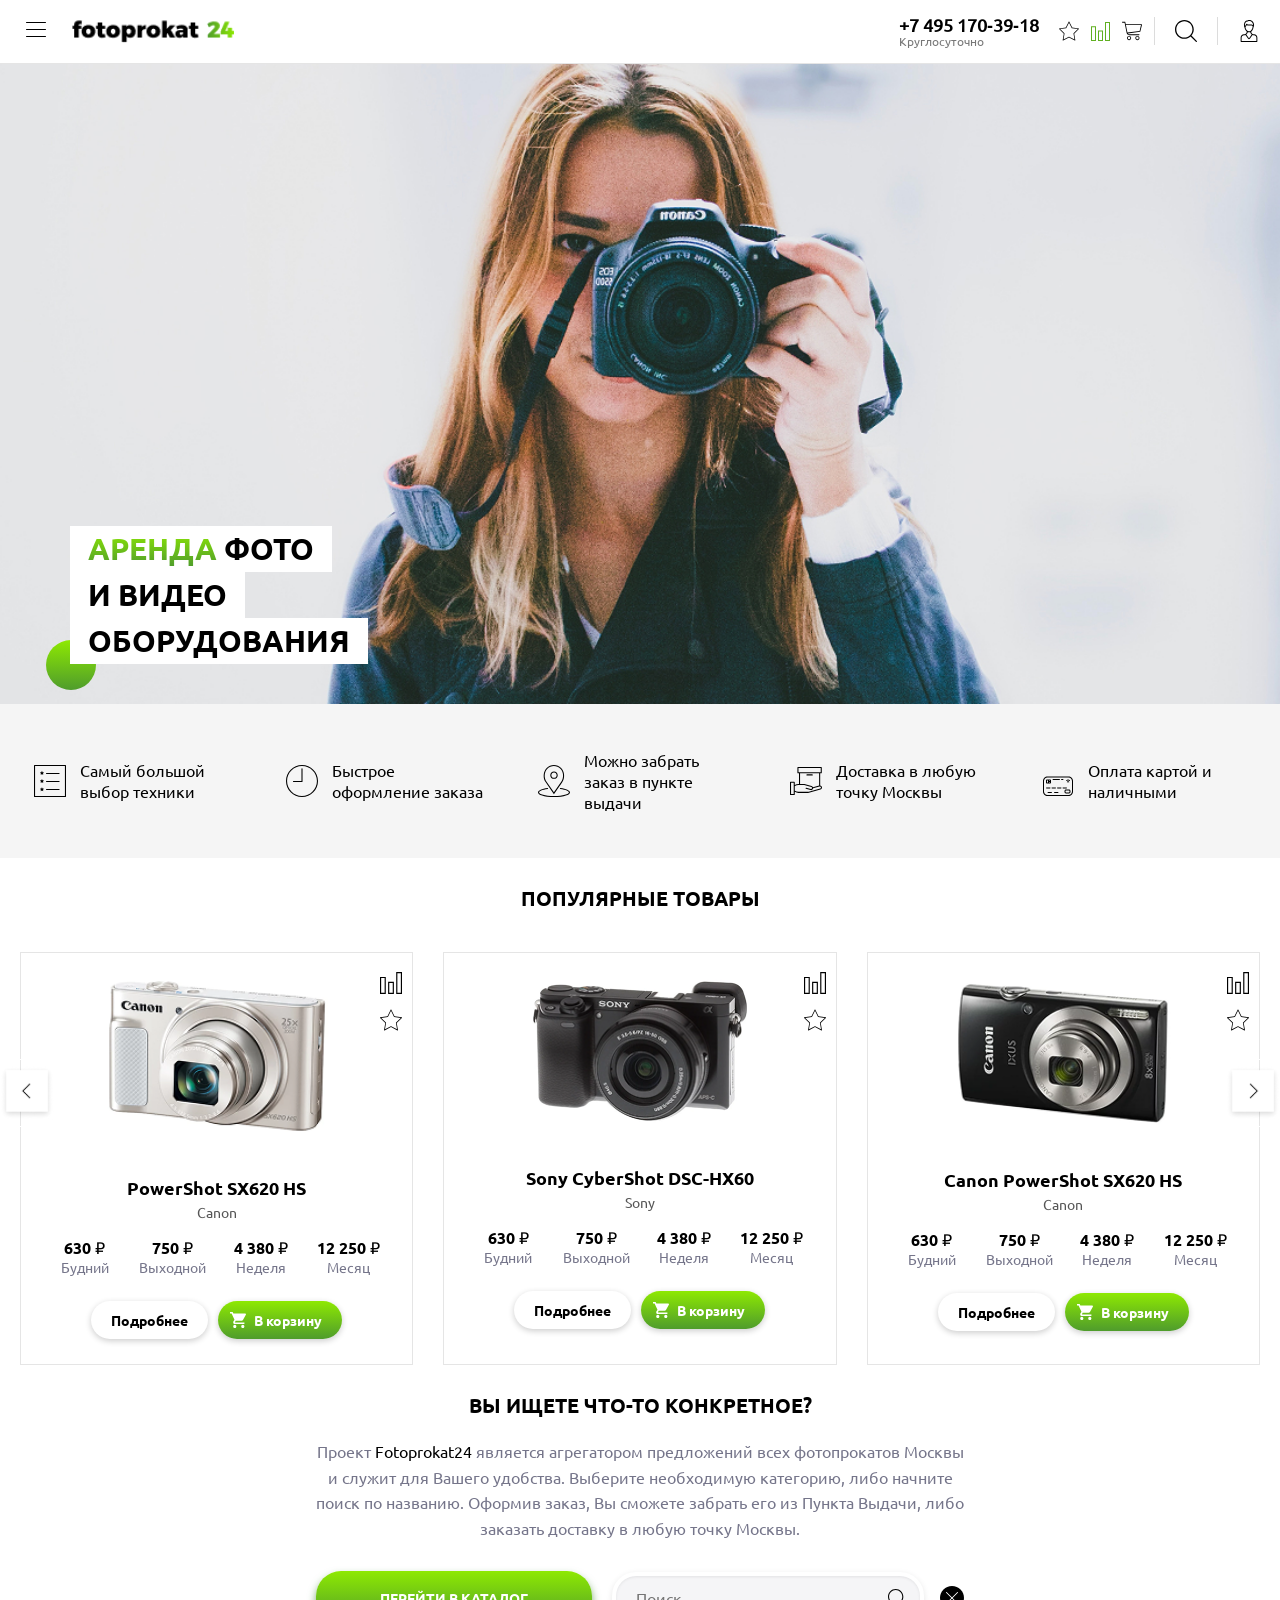
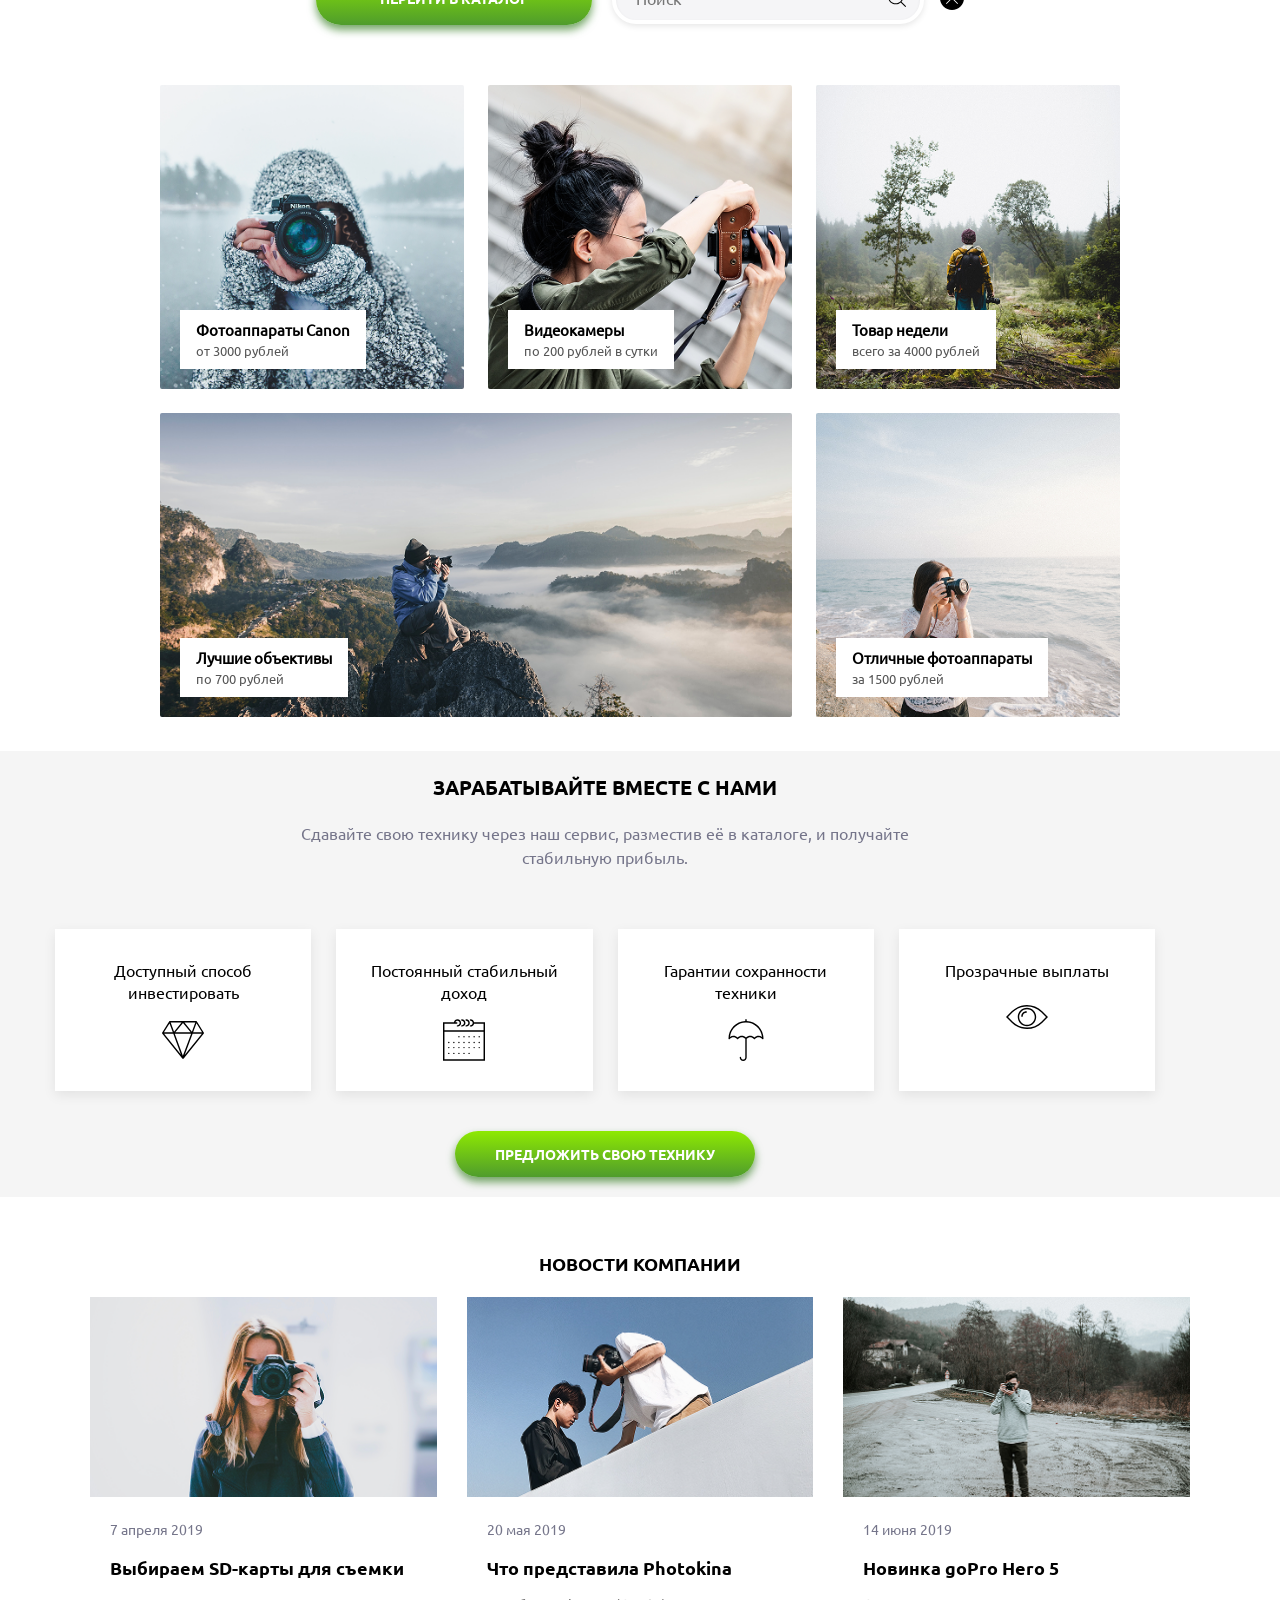
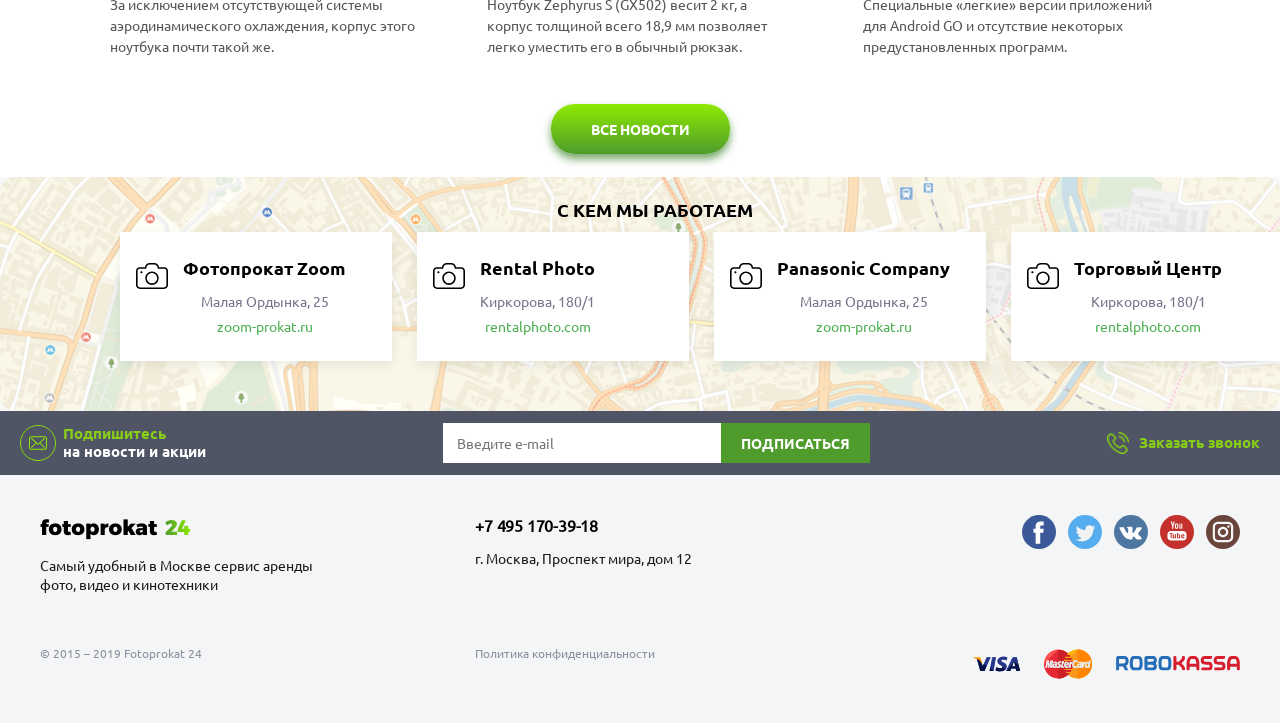
==== website(hand)/website(hand).html @ e4310ef8 "?" ====
<!DOCTYPE html>
<html lang="ru">
<head>
    <meta charset="UTF-8">
    <meta name="viewport" content="width=device-width, initial-scale=1.0">
    <title>Fotoprokat 24</title>

    <link rel="stylesheet" href="css/style.css">
</head>

<body>

<!-- Шапка -->    
<header class="header">
    <div class="header__inner">

        
        <!-- Левая часть (десктоп) -->
        <div class="header__left">
            <button class="header__burger">
                <img src="image/menu.svg" alt="">
            </button>
        </div>

        <!-- Мобильные иконки слева -->
        <div class="header__mobile-left">
            <img src="image/star.svg" class="icon-img" alt="">
            <img src="image/compare.svg" class="icon-img" alt="">
            <img src="image/shopping-cart.svg" class="icon-img" alt="">
        </div>

        <!-- Логотип -->
        <div class="header__logo">
            <img src="image/logo.png" class="logo-desktop" alt="">
            <img src="image/logoPhone.png" class="logo-mobile" alt="">
        </div>

        <!-- Правая часть -->
        <div class="header__right">

            <div class="header__phone">
                <div class="phone-number">+7 495 170‑39‑18</div>
                <div class="phone-sub">Круглосуточно</div>
            </div>

            <div class="header__icons">
                <img src="image/star.svg" alt="">
                <img src="image/compare.svg" alt="">
                <img src="image/shopping-cart.svg" alt="">
                <div class="header__divider"></div> 
            </div>

            <img src="image/search.svg" class="icon-img" alt="">
              <div class="header__divider"></div> 
            <img src="image/user (1).svg" class="icon-img icon-user" alt="">
            <img src="image/locked.svg" class="icon-img icon-lock" alt="">

            <!-- Бургер для мобильной версии -->
            <button class="header__burger mobile-burger">
                <img src="image/menu.svg" alt="">
            </button>
        </div>

    </div>
</header>

<!-- Главный экран -->
<section class="hero">    
      <div class="hero-title">
        <div class="hero-circle"></div> 

        <div class="hero-line hero-line-top">
            <span class="hero-word-gradient">АРЕНДА</span> ФОТО
        </div>
        <div class="hero-line hero-line-middle">
            И ВИДЕО
        </div>
        <div class="hero-line hero-line-bottom">
            ОБОРУДОВАНИЯ
        </div>
    </div>
</section>

<section class="features">
   <div class="features__inner">

        <div class="feature-item">
            <img src="image/listr.svg" alt="">
            <p>Самый большой выбор техники</p>
        </div>

        <div class="feature-item">
            <img src="image/timer.svg" alt="">
            <p>Быстрое оформление заказа</p>
        </div>

        <div class="feature-item">
            <img src="image/placeholderr.svg" alt="">
            <p>Можно забрать заказ в пункте выдачи</p>
        </div>

        <div class="feature-item">
            <img src="image/productr.svg" alt="">
            <p>Доставка в любую точку Москвы</p>
        </div>

        <div class="feature-item">
            <img src="image/money.svg" alt="">
            <p>Оплата картой и наличными</p>
        </div>

    </div>
</section>


 <!-- Карточка товара -->
<section class="popular">
     <h2 class="popular__title">ПОПУЛЯРНЫЕ ТОВАРЫ</h2>

     <div class="popular-slider-wrapper">

        <!-- Левая стрелка -->
        <button class="popular-arrow left-arrow">
            <img src="image/left.png" alt="">
        </button>

    <div class="popular__grid">

        <!-- Карточка -->
        <div class="product-card">

            <div class="product-icons">
            <img src="image/compareBlack.svg" alt="">
            <img src="image/star.svg" alt="">
        </div>

            <img src="image/camera1.png" alt="" class="product-img">

            <h3 class="product-name">PowerShot SX620 HS</h3>
            <div class="product-brand">Canon</div>

            <div class="product-prices">
                <div class="price-item">
                    <div class="price-value">630 <span class="ruble">₽</span></div>
                    <div class="price-label">Будний</div>
                </div>
                <div class="price-item">
                    <div class="price-value">750 <span class="ruble">₽</span></div>
                    <div class="price-label">Выходной</div>
                </div>
                <div class="price-item">
                    <div class="price-value">4 380 <span class="ruble">₽</span></div>
                    <div class="price-label">Неделя</div>
                </div>
                <div class="price-item">
                    <div class="price-value">12 250 <span class="ruble">₽</span></div>
                    <div class="price-label">Месяц</div>
                </div>
            </div>

            <div class="product-buttons">
                <a href="#" class="btn-outline">Подробнее</a>
                <a href="#" class="btn-dark">В корзину</a>
            </div>
        </div>

        <!-- Карточка 2 -->
        <div class="product-card">

            <div class="product-icons">
            <img src="image/compareBlack.svg" alt="">
            <img src="image/star.svg" alt="">
            </div>


            <img src="image/camera2.png" alt="" class="product-img">

            <h3 class="product-name">Sony CyberShot DSC-HX60</h3>
            <div class="product-brand">Sony</div>

            <div class="product-prices">
                <div class="price-item">
                    <div class="price-value">630 ₽</div>
                    <div class="price-label">Будний</div>
                </div>
                <div class="price-item">
                    <div class="price-value">750 ₽</div>
                    <div class="price-label">Выходной</div>
                </div>
                <div class="price-item">
                    <div class="price-value">4 380 ₽</div>
                    <div class="price-label">Неделя</div>
                </div>
                <div class="price-item">
                    <div class="price-value">12 250 ₽</div>
                    <div class="price-label">Месяц</div>
                </div>
            </div>

            <div class="product-buttons">
                <a href="#" class="btn-outline">Подробнее</a>
                <a href="#" class="btn-dark">В корзину</a>
            </div>
        </div>

        <!-- Карточка 3 -->
        <div class="product-card">

            <div class="product-icons">
            <img src="image/compareBlack.svg" alt="">
            <img src="image/star.svg" alt="">
        </div>


            <img src="image/camera3.png" alt="" class="product-img">

            <h3 class="product-name">Canon PowerShot SX620 HS</h3>
            <div class="product-brand">Canon</div>

            <div class="product-prices">
                <div class="price-item">
                    <div class="price-value">630 ₽</div>
                    <div class="price-label">Будний</div>
                </div>
                <div class="price-item">
                    <div class="price-value">750 ₽</div>
                    <div class="price-label">Выходной</div>
                </div>
                <div class="price-item">
                    <div class="price-value">4 380 ₽</div>
                    <div class="price-label">Неделя</div>
                </div>
                <div class="price-item">
                    <div class="price-value">12 250 ₽</div>
                    <div class="price-label">Месяц</div>
                </div>
            </div>

            <div class="product-buttons">
                <a href="#" class="btn-outline">Подробнее</a>
                <a href="#" class="btn-dark">В корзину</a>
            </div>
        </div>

          <!-- Правая стрелка -->
        <button class="popular-arrow right-arrow">
            <img src="image/right.png" alt="">
        </button>

    </div>
</section>

 <!-- Раздел "Вы ищете что-то конкретное?" -->
<section class="search-info">
    <div class="search-info__container">

        <h2 class="search-info__title">ВЫ ИЩЕТЕ ЧТО-ТО КОНКРЕТНОЕ?</h2>

        <p class="search-info__text">
            Проект <span class="black-text">Fotoprokat24</span> является агрегатором предложений всех фотопрокатов Москвы и служит для Вашего удобства.
            Выберите необходимую категорию, либо начните поиск по названию. Оформив заказ, Вы сможете забрать его из
            Пункта Выдачи, либо заказать доставку в любую точку Москвы.
        </p>

       

        <div class="search-info__actions">
            <a href="#" class="search-info__btn">ПЕРЕЙТИ В КАТАЛОГ</a>

           <div class="search-info__search-wrapper">
             <div class="search-info__search">
                <input type="text" placeholder="Поиск">
            </div>
                <span class="search-clear"></span>
        </div>
            <a href="#" class="search-mobile-btn">ПРИСТУПИТЬ К ПОИСКУ</a>
        </div>
       

    </div>

    <div class="categories-grid">

    <div class="category-card" style="background-image: url('image/photo-7.png');">
        <div class="category-text">Фотоаппараты Canon<br><span>от 3000 рублей</span></div>
    </div>

    <div class="category-card" style="background-image: url('image/photo-6.png');">
        <div class="category-text">Видеокамеры<br><span>по 200 рублей в сутки</span></div>
    </div>

    <div class="category-card" style="background-image: url('image/photo-5.png');">
        <div class="category-text">Товар недели<br><span>всего за 4000 рублей</span></div>
    </div>

    <div class="category-card" style="background-image: url('image/photo-4.png');">
        <div class="category-text">Лучшие объективы<br><span>по 700 рублей</span></div>
    </div>

    <div class="category-card" style="background-image: url('image/photo-3.png');">
        <div class="category-text">Отличные фотоаппараты<br><span>за 1500 рублей</span></div>
    </div>

</div>

</section>

 <!-- Раздел "Зарабатывайте вместе с нами" -->
<section class="how-it-works py-5 d-none d-sm-block">
    <div class="how-container">

        <h2 class="how-title">ЗАРАБАТЫВАЙТЕ ВМЕСТЕ С НАМИ</h2>

        <p class="how-subtitle">
            Сдавайте свою технику через наш сервис, разместив её в каталоге, и получайте стабильную прибыль.
        </p>

        <div class="how-steps">

            <div class="how-step">
                <p>Доступный способ инвестировать</p>
                <div class="how-icon">
                    <img src="image/diamond.svg" alt="">
                </div>
            </div>

            <div class="how-step">
                <p>Постоянный стабильный доход</p>
                <div class="how-icon">
                    <img src="image/calendar-6.svg" alt="">
                </div>
            </div>

            <div class="how-step">
                <p>Гарантии сохранности техники</p>
                <div class="how-icon">
                    <img src="image/umbrella.svg" alt="">
                </div>
            </div>

            <div class="how-step">
                <p>Прозрачные выплаты</p>
                <div class="how-icon">
                    <img src="image/view.svg" alt="">
                </div>
            </div>

        </div>

        <!-- КНОПКА  -->
        <a href="#" class="how-btn">ПРЕДЛОЖИТЬ СВОЮ ТЕХНИКУ</a>

    </div>
</section>


 <!-- Новости компании -->
<section class="news py-5 bg-white d-none d-sm-block">
    <div class="news-container">

        <h2 class="news-title">НОВОСТИ КОМПАНИИ</h2>

        <div class="news-grid">

            <div class="news-card">
                <img src="image/photo-2.png" alt="" class="news-img">
                <div class="news-content">
                    <span class="news-date">7 апреля 2019</span>
                    <h3 class="news-card-title">Выбираем SD-карты для съемки</h3>
                    <p class="news-text">
                        За исключением отсутствующей системы аэродинамического охлаждения, корпус этого ноутбука почти такой же.
                    </p>
                </div>
            </div>

            <div class="news-card">
                <img src="image/photo-1.png" alt="" class="news-img">
                <div class="news-content">
                    <span class="news-date">20 мая 2019</span>
                    <h3 class="news-card-title">Что представила Photokina</h3>
                    <p class="news-text">
                        Ноутбук Zephyrus S (GX502) весит 2 кг, а корпус толщиной всего 18,9 мм позволяет легко уместить его в обычный рюкзак.
                    </p>
                </div>
            </div>

            <div class="news-card">
                <img src="image/photo.png" alt="" class="news-img">
                <div class="news-content">
                    <span class="news-date">14 июня 2019</span>
                    <h3 class="news-card-title">Новинка goPro Hero 5</h3>
                    <p class="news-text">
                        Специальные «легкие» версии приложений для Android GO и отсутствие некоторых предустановленных программ.
                    </p>
                </div>
            </div>

        </div>

        <a href="#" class="news-btn">ВСЕ НОВОСТИ</a>

    </div>
</section>


 <!-- Раздел "С кем мы работаем?" -->
<section class="partners py-5 bg-light-section d-none d-sm-block">
    <div class="partners-bg">

        <h2 class="partners-title">С КЕМ МЫ РАБОТАЕМ</h2>

        <div class="partners-grid">

            <div class="partner-card">
                <img src="image/photograph.svg" class="partner-icon" alt="">
                <div class="partner-info">
                    <h3>Фотопрокат Zoom</h3>
                    <p class="partner-address">Малая Ордынка, 25</p>
                    <a href="http://zoom-prokat.ru" class="partner-link">zoom-prokat.ru</a>
                </div>
            </div>

            <div class="partner-card">
                <img src="image/photograph.svg" class="partner-icon" alt="">
                <div class="partner-info">
                    <h3>Rental Photo</h3>
                    <p class="partner-address">Киркорова, 180/1</p>
                    <a href="http://rentalphoto.com" class="partner-link">rentalphoto.com</a>
                </div>
            </div>

            <div class="partner-card">
                <img src="image/photograph.svg" class="partner-icon" alt="">
                <div class="partner-info">
                    <h3>Panasonic Company</h3>
                    <p class="partner-address">Малая Ордынка, 25</p>
                    <a href="http://zoom-prokat.ru" class="partner-link">zoom-prokat.ru</a>
                </div>
            </div>

            <div class="partner-card">
                <img src="image/photograph.svg" class="partner-icon" alt="">
                <div class="partner-info">
                    <h3>Торговый Центр</h3>
                    <p class="partner-address">Киркорова, 180/1</p>
                    <a href="http://rentalphoto.com" class="partner-link">rentalphoto.com</a>
                </div>
            </div>

        </div>

    </div>
</section>



 <!-- Подпишись -->
<section class="subscribe-section d-none d-sm-block">
    <div class="subscribe-wrapper">

        <!-- Левый блок -->
        <div class="subscribe-left">
            <div class="sub-icon-wrap">
                <img src="image/letter.svg" alt="" class="sub-icon">
            </div>

            <div class="sub-text">
                <span class="sub-green">Подпишитесь</span><br>
                <span class="sub-white">на новости и акции</span>
            </div>
        </div>

        <!-- Центр -->
        <div class="subscribe-center">
            <input type="email" placeholder="Введите e-mail" class="sub-input">
            <button class="sub-btn">ПОДПИСАТЬСЯ</button>
        </div>

        <!-- Правый блок -->
        <div class="subscribe-right">
            <div class="sub-icon-wrap">
                <img src="image/phone-call.png" alt="" class="sub-icon">
            </div>

            <div class="sub-text">
                <span class="sub-green">Заказать звонок</span><br>
            </div>
        </div>

    </div>
</section>

<!-- Подвал -->
<footer class="footer py-5 bg-footer-grey d-none d-sm-block">
    <div class="footer-wrapper">
        <div class="footer-col footer-info">
           <div class="footer-logo">
                <img src="image/logo.png" class="logo-desktop" alt="fotoprokat24">
            </div>
            <p class="footer-text">Самый удобный в Москве сервис аренды фото, видео и кинотехники</p>
        </div>

        <div class="footer-col footer-social">
            <a href="#" class="social-link"><img src="image/facebook.svg" alt="Facebook"></a>
            <a href="#" class="social-link"><img src="image/twitter.svg" alt="Twitter"></a>
            <a href="#" class="social-link"><img src="image/vk.svg" alt="VK"></a>
            <a href="#" class="social-link"><img src="image/youtube.svg" alt="YouTube"></a>
            <a href="#" class="social-link"><img src="image/instagram.svg" alt="Instagram"></a>
        </div>

        <div class="footer-col footer-contacts">
            <a href="tel:+74951703918" class="footer-phone">+7 495 170-39-18</a>
            <address class="footer-address">г. Москва, Проспект мира, дом 12</address>
        </div>

        <div class="footer-col footer-payments">
            <img src="image/visa.svg" alt="Visa">
            <img src="image/mastercard.svg" alt="Mastercard">
            <img src="image/robokassa.svg" alt="Robokassa" class="pay-robo">
        </div>

        <div class="footer-bottom-left">
            <span class="footer-copy">© 2015 – 2019 Fotoprokat 24</span>
        </div>
        <div class="footer-bottom-right">
            <a href="#" class="footer-policy">Политика конфиденциальности</a>
        </div>
    </div>
</footer>

</body>
</html>
---- website(hand)/css/style.css ----
/* Подключение шрифтов*/
@font-face {
    font-family: "Ubuntu";
    src: url("../font/Ubuntu-Regular.ttf") format("truetype");
    font-weight: 400;
   }

@font-face {
    font-family: "Ubuntu_bold";
    src: url("../font/Ubuntu-Bold.ttf") format("truetype");
    font-weight: 700;
    }

body {
    margin: 0;
    font-family: "Ubuntu", sans-serif;
    background: #fff;
}


/* Шапка (flex)*/
.header {
    background: #fff;
    border-bottom: 1px solid #e5e5e5;
    padding: 15px 0;
}

.header__inner {
    max-width: 1400px;
    margin: 0 auto;
    padding: 0 20px;

    display: flex;
    justify-content: space-between;
    align-items: center;
}

/* Левая часть */
.header__left {
    display: flex;
    align-items: center;
    gap: 20px;
}

.header__burger {
    background: none;
    border: none;
    cursor: pointer;
}

/* Мобильный бургер скрыт по умолчанию */
.mobile-burger {
    display: none;
}

/* Логотип */
.header__logo img {
    height: 28px;
    width: auto;
}

.logo-mobile {
    display: none;
}

/* Логотип слева на десктопе */
.header__logo {
    margin-left: 20px;
    margin-right: auto;
}

/* Правая часть */
.header__right {
    display: flex;
    align-items: center;
    gap: 20px;
}

.header__divider {
    width: 1px;
    height: 28px;
    background: #dcdcdc;
}

.header__phone {
    display: flex;
    flex-direction: column;
    line-height: 1.1;
    margin-left: 10px;
}

.phone-number {
    font-size: 18px;
    font-weight: 700;
}

.phone-sub {
    font-size: 12px;
    color: #777;
}

.header__icons {
    display: flex;
    align-items: center;
    gap: 12px;
}

.icon-img {
    width: 22px;
    height: 22px;
}

/* Мобильные иконки слева */
.header__mobile-left {
    display: none;
}

.icon-lock {
    display: none;
}

/* Адаптив */
@media (max-width: 992px) {
    .header__phone {
        display: none;
    }
}

@media (max-width: 576px) {

     .header__divider {
        display: none;
    }

    /* Переключение логотипов */
    .logo-desktop {
        display: none;
    }
    .logo-mobile {
        display: block;
    }

    /* Мобильная сетка */
    .header__inner {
        display: grid;
        grid-template-columns: 1fr auto 1fr;
        align-items: center;
        padding: 0 10px;
    }

    /* Мобильные иконки слева */
    .header__mobile-left {
        display: flex;
        gap: 12px;
        align-items: center;
        grid-column: 1;
    }

    .header__left {
        display: none;
    }

    /* Логотип по центру */
    .header__logo {
        grid-column: 2;
        display: flex;
        justify-content: center;
        margin: 0;
    }

    /* Правая часть */
    .header__right {
        grid-column: 3;
        display: flex;
        justify-content: flex-end;
        gap: 12px;
    }

    /* Скрываем десктопные иконки справа */
    .header__icons {
        display: none;
    }

    .icon-user {
        display: none;
    }
    .icon-lock {
        display: block;
        width: 20px;
    }

    /* Мобильный бургер справа */
    .mobile-burger {
        display: block;
    }

    /* Уменьшаем иконки */
    .header__right img {
        width: 20px;
    }
}



/* Главный экран (flex)*/
.hero {
    height: 600px;
    background: url("../image/header.jpg") center/cover no-repeat;
    display: flex;
    align-items: flex-end;
    padding-bottom: 40px;
    position: relative;
}

/* Текстовый блок */
.hero-title {
    position: relative; /* кружок будет привязан сюда */
    z-index: 2; /* текст выше кружка */
    display: flex;
    flex-direction: column;
    align-items: flex-start;
    margin-left: 70px;
}

/* Фон текста */
.hero-line {
    background: #ffffff;
    padding: 8px 18px;
    font-family: "Ubuntu_bold", sans-serif;
    font-size: 30px;
    font-weight: 700;
    line-height: 1;
    color: #000;
    display: inline-block;
    position: relative;
    z-index: 3; 
}

/* Градиентное слово */
.hero-word-gradient {
    background: linear-gradient(180deg, #8EE902 0%, #4F9C2C 100%);
    -webkit-background-clip: text;
    background-clip: text;
    color: transparent;
}

/* Кружок */
.hero-circle {
    position: absolute;
    width: 50px;
    height: 50px;
    background: linear-gradient(180deg, #8EE902 0%, #4F9C2C 100%);
    border-radius: 50%;
    top: 114px;
    left: -24px;
    z-index: 1; /* ← ниже текста, выше фона */
}

/* Планшет */
@media (max-width: 992px) {
    .hero {
        height: 500px;
        background: url("../image/headerTablet.png") top center/cover no-repeat;
    }

    .hero-title {
        margin-left: 40px;
    }

    .hero-line {
        font-size: 26px;
        padding: 7px 16px;
    }

    .hero-circle {
        top: 96px;
        left: -24px;
    }
}

/* Мобильный */
@media (max-width: 576px) {
    .hero {
        height: 420px;
        background: url("../image/headerPhone.png") top center/cover no-repeat;
    }

    .hero-title {
        margin-left: 20px;
    }

    .hero-line {
        font-size: 22px;
        padding: 6px 14px;
    }

    .hero-circle {
        width: 35px;
        height: 35px;
        top: 84px;
        left: -17px;
    }
}


/* Преимущества*/
.features {
    padding: 30px 0;
    background: #F5F5F5;
}

.features__inner {
    max-width: 1400px;
    margin: 0 auto;
    padding: 0 20px;

    display: grid;
    grid-template-columns: repeat(5, 1fr); /* Десктоп: 5 в ряд */
    gap: 20px;
}

@media (min-width: 992px) {
    .feature-item {
        grid-area: unset !important;
    }
}

.feature-item {
    display: flex;
    align-items: center;
    gap: 14px;
  
    border-radius: 10px;
    padding: 16px 14px;

    min-width: 0;
}

.feature-item img {
    width: 32px;
    height: 32px;
}

.feature-item p {
    margin: 0;
    font-size: 16px;
    font-family: "Ubuntu", sans-serif;
    line-height: 1.3;
}

/* Планшетная версия*/
@media (max-width: 992px) {
    .features__inner {
        grid-template-columns: repeat(3, 1fr);
        grid-template-areas:
            "f1 f2 f3"
            "f4 f5 .";
    }

    .feature-item:nth-child(1) { grid-area: f1; }
    .feature-item:nth-child(2) { grid-area: f2; }
    .feature-item:nth-child(3) { grid-area: f3; }
    .feature-item:nth-child(4) { grid-area: f4; }
    .feature-item:nth-child(5) { grid-area: f5; }
}

/* Мобильная версия*/
@media (max-width: 576px) {
    .features__inner {
        grid-template-columns: repeat(2, 1fr);
        grid-template-areas: none;
    }

    .feature-item {
        min-width: 0;
        flex-wrap: wrap;
        grid-area: unset !important; 
    }

    .feature-item:last-child {
        grid-column: 1 / -1;
    }

 /* фон секции — белый */
    .features {
        background: #ffffff;
    }

    /* сетка 2 в ряд */
    .features__inner {
        grid-template-columns: repeat(2, 1fr);
        gap: 14px;
        grid-template-areas: none;
    }

    /* карточки */
    .feature-item {
        background: #F5F5F5;
        border-radius: 0px;

        display: flex;
        flex-direction: column; /* вертикально */
        justify-content: center;
        align-items: center;

        padding: 40px;
        height: 80px; /* квадратная форма */
        text-align: center;

        flex-wrap: nowrap;
        grid-area: unset !important;
    }

    /* иконка по центру, чуть больше */
    .feature-item img {
        width: 40px;
        height: 40px;
        margin-bottom: 10px;
    }

    /* текст по центру */
    .feature-item p {
        font-size: 14px;
        line-height: 1.25;
        margin: 0;
    }

    /* последний — на всю ширину */
    .feature-item:last-child {
        grid-column: 1 / -1;
        height: 140px;
    }
}



/* Раздел "Популярные товары" (grid) */
.popular {
    padding: 10px 0;
}

.popular__title {
    font-size: 20px;
    font-weight: 800;
    text-align: center;
    margin-bottom: 40px;
    font-family: "Ubuntu_bold", sans-serif;
}

.popular__grid {
    max-width: 1400px;
    margin: 0 auto;
    padding: 0 20px;

    display: grid;
    grid-template-columns: repeat(3, 1fr);
    gap: 30px;
}

/* Карточка товара */
.product-card {
    background: #fff;
    border: 1px solid #e5e5e5;
    padding: 25px;
    text-align: center;
    font-family: "Ubuntu", sans-serif;
}

.product-img {
    width: 65%;
    margin-bottom: 20px;
}

.product-name {
    font-size: 18px;
    font-weight: 700;
    margin-bottom: 3px;
    font-family: "Ubuntu_bold", sans-serif;
}

.product-brand {
    font-size: 14px;
    color: #555;
    margin-bottom: 16px;
}

/* Цены */
.product-prices {
    display: flex;
    justify-content: space-between;
    gap: 10px;
    margin-bottom: 25px;
}

.price-item {
    display: flex;
    flex-direction: column;
    align-items: center;
    width: 25%;
}

.price-value {
    font-family: "Ubuntu_bold", sans-serif;
    font-size: 16px;
}

.price-label {
    font-size: 14px;
    color: #75758A;
}

/* Кнопки */
.product-buttons {
    display: flex;
    justify-content: center;
    gap: 10px;
}

.btn-outline,
.btn-dark {
    display: flex;
    align-items: center;
    justify-content: center;
    gap: 6px;
    padding: 10px 20px;
    font-size: 14px;
    font-family: "Ubuntu_bold", sans-serif;
    border-radius: 4px;
    text-decoration: none;
    cursor: pointer;
    transition: 0.2s;
}

.btn-outline {
    background: #ffffff;
    color: #000000;
    border: none; /* убрали рамку */
    border-radius: 24px; /* скруглённые углы */

    padding: 10px 20px;
    font-size: 14px;
    font-family: "Ubuntu_bold", sans-serif;

    box-shadow: 0 2px 6px rgba(0, 0, 0, 0.20); /* мягкая тень */
    transition: 0.2s;
}

.btn-outline:hover {
  
   background: #ffffff;
   filter: brightness(0.95);
}

.btn-dark {
    background: linear-gradient(180deg, #8EE902 0%, #4F9C2C 100%);
    color: #ffffff;
     box-shadow: 0 2px 6px rgba(0, 0, 0, 0.20); 
    border: none;
    position: relative;
    padding-left: 36px;
    border-radius: 24px; /* скруглённые углы */
}

/* Иконка корзины слева */
.btn-dark::before {
    content: "";
    width: 16px;
    height: 16px;
    background-image: url("../image/cart.svg"); /* белая корзина */
    background-size: contain;
    background-repeat: no-repeat;
    position: absolute;
    left: 12px;
    top: 50%;
    transform: translateY(-50%);
}

.btn-dark:hover {
    filter: brightness(1.11);
}


/* Адаптив карточек */
@media (max-width: 992px) {
    .popular__grid {
        grid-template-columns: repeat(2, 1fr);
    }
      .product-card:nth-child(3) {
        display: none;
    }
}

@media (max-width: 576px) {
    .popular__grid {
        grid-template-columns: repeat(1, 1fr);
    }
     .popular__grid {
        grid-template-columns: repeat(1, 1fr);
    }

    /* возвращаем третью карточку */
    .product-card:nth-child(3) {
        display: block;
    }

    /* скрываем стрелки */
    .popular-arrow {
        display: none !important;
    }
}

/* Стрелки */
.popular-slider-wrapper {
    position: relative;
}

.popular-arrow {
    position: absolute;
    top: 34%;
    transform: translateY(-50%);

    width: 68px;
    height: 68px;
    background: #ffffff00;
    border: 1px solid #ffffff;
    border-radius: 6px;

    display: flex;
    justify-content: center;
    align-items: center;

    cursor: pointer;
    z-index: 10;
}

.left-arrow {
    left: -7px; 
}

.right-arrow {
    right: -7px; 
}

.popular-arrow img {
    width: 100%;
    height: 100%;
    object-fit: contain;
}

/* иконки на фото (правый верхний угол)*/
.product-card {
    position: relative;
}

.product-icons {
    position: absolute;
    top: 19px;
    right: 10px;

    display: flex;
    flex-direction: column;
    gap: 15px;
}

.product-icons img {
    width: 22px;
    height: 22px;
    object-fit: contain;
}


/* Раздел "Вы ищете что-то конкретное? */
.search-info {
    padding: 0px 0px 4px;
    background: #ffffff;
}

.black-text {
    color: #000000;
}

.search-info__container {
    max-width: 900px;
    margin: 0 auto;
    text-align: center;
    padding: 0 20px;
}

.search-info__title {
    font-size: 20px;
    font-family: "Ubuntu_bold", sans-serif;
    margin-bottom: 20px;
}

.search-info__text {
    font-size: 16px;
    line-height: 1.6;
    color: #75758A;
    margin-bottom: 30px;

    max-width: 650px;      
    margin-left: auto;      
    margin-right: auto;
    text-align: center;
}

/* Кнопка + поиск */
.search-info__actions {
    display: flex;
    justify-content: center;
    align-items: center;
    gap: 20px;
}

/* Кнопка */
.search-info__btn {
    background: linear-gradient(180deg, #8EE902 0%, #4F9C2C 100%);
    color: #ffffff;
    box-shadow: 0 5px 8px rgba(23, 107, 1, 0.6); 
    padding: 18px 64px;
    border-radius: 25px;
    text-decoration: none;
    font-size: 14px;
    font-family: "Ubuntu_bold", sans-serif;
    border: none;
    display: inline-block;
    transition: 0.2s;
}

.search-info__btn:hover {
    filter: brightness(1.11);
}

/* Общий контейнер для поля и крестика */
.search-info__search-wrapper {
    display: inline-flex;
    align-items: center; 
}

/* Поиск */
.search-info__search {
    position: relative;
}

/* Поле ввода */
.search-info__search input {
    width: 240px;
    padding: 12px 44px 12px 20px; 
    
    background: #F5F5F7;
    color: #75758A;

    border: 4px solid #ffffff;
    border-radius: 24px;

    font-size: 16px;
    font-family: "Ubuntu", sans-serif;

    box-shadow:
        inset 0 1px 3px rgba(0,0,0,0.08),
        0 2px 6px rgba(0,0,0,0.1);
    outline: none;
}

/* Иконка "поиск"*/
.search-info__search::after {
    content: "";
    width: 18px;
    height: 18px;

    background-image: url("../image/search.svg");
    background-size: contain;
    background-repeat: no-repeat;

    position: absolute;
    right: 18px; 
    top: 50%;
    transform: translateY(-50%);
    pointer-events: none;
}

/* Иконка "закрытия"*/
.search-clear {
    display: inline-block;
    margin-left: 16px; 
    width: 24px;
    height: 24px;

    background-image: url("../image/close.svg");
    background-size: contain;
    background-repeat: no-repeat;
    background-position: center;

    cursor: pointer;
    flex-shrink: 0; 
}

/* Кнопка для мобильной версии */
.search-mobile-btn {
    display: none; 
}

/* Сетка категорий */
.category-card {
    position: relative;
    background-size: cover;
    background-position: center;
    border-radius: 2px;
    overflow: hidden;
    cursor: pointer;
}

.category-text {
    position: absolute;
    bottom: 20px;
    left: 20px;
    background: #fff;
    color: #000;
    padding: 10px 16px;
    font-size: 15px;
    font-family: "Ubuntu", sans-serif;
    font-weight: 700;
    line-height: 1.3;
}

.category-text span {
    font-size: 13px;
    font-weight: 500;
    color: #555;
}

.bg-secondary-gray {
    background-color: #75758A !important;
}

.bg-secondary-gray span {
    color: #E2E2E6 !important;
}

/* Desktop-версия*/
.categories-grid {
    display: grid;
    grid-template-columns: repeat(3, 1fr); 
    gap: 24px;
    padding: 0 14px;
    
    margin: 60px auto 0;  
    max-width: 960px;     
}

@media (min-width: 576px) {
   
    .category-card:nth-child(1),
    .category-card:nth-child(2),
    .category-card:nth-child(3),
    .category-card:nth-child(5) { 
        grid-column: span 1; 
        aspect-ratio: 1 / 1;
        height: auto;
    }
    
  
    .category-card:nth-child(4) { 
        grid-column: span 2; 
        height: 100%;       
        aspect-ratio: auto; 
    } 
}

/* Планшетная версия*/
@media (max-width: 991.98px) and (min-width: 576px) {
    .categories-grid {
        /* Две колонки, чтобы получить сетку 2х2 для квадратов */
        grid-template-columns: repeat(2, 1fr); 
        grid-template-areas:
            "c1 c2"   /* Первый ряд: 1 и 2 */
            "c3 c5"   /* Второй ряд: 3 и 5 */
            "c4 c4";  /* Третий ряд: 4-я карточка занимает обе колонки */
        gap: 18px;
        padding: 0 18px;
        margin-top: 40px; 
    }

    /* Явно отменяем десктопные grid-column, чтобы grid-areas работали корректно */
    .category-card { grid-column: auto !important; }

    /* Привязываем элементы к сетке */
    .category-card:nth-child(1) { grid-area: c1; }
    .category-card:nth-child(2) { grid-area: c2; }
    .category-card:nth-child(3) { grid-area: c3; }
    .category-card:nth-child(4) { grid-area: c4; }
    .category-card:nth-child(5) { grid-area: c5; }

    /* Для 4-й карточки убираем высоту 100% (которая была на десктопе) 
       и задаем фиксированную прямоугольную высоту для планшета */
    .category-card:nth-child(4) {
        height: 200px;       /* Высота прямоугольника снизу */
        aspect-ratio: auto;  /* Отмена квадратных пропорций */
    }
    }

    
/* Мобильная версия*/
@media (max-width: 575.98px) {
    .search-info__actions {
        flex-direction: column;
        gap: 15px;
    }

    .search-info__search input {
        width: 100%;
    }

    /* скрываем поле ввода */
    .search-info__search {
        display: none;
    }

    /* белая кнопка */
    .search-mobile-btn {
        display: inline-block;
        background: #ffffff;
        color: #000000;
        font-family: "Ubuntu_bold", sans-serif;
        font-size: 14px;
        padding: 18px 54px;
        border-radius: 24px;
        box-shadow: 0 2px 6px rgba(0,0,0,0.18);
        text-decoration: none;
        border: none;
        transition: 0.2s;
    }

    .search-mobile-btn:hover {
        filter: brightness(0.95);
    }

    .search-clear {
        display: none;
    }

    .search-info-btn,
    .search-mobile-btn {
        width: 100%;
        max-width: 290px;
    }

    .categories-grid {
        grid-template-columns: 1fr; 
        max-width: 430px;
        margin: 40px auto 0;
        padding: 0 12px;
        gap: 16px;
    }

    .category-card {
        grid-column: span 1 !important;
        grid-area: auto !important; 
        aspect-ratio: 1 / 1; 
        height: auto;
    }
}

/* Раздел "Зарабатывайте вместе с нами" */
.how-it-works {
    padding: -10px 0;
    background: #F5F5F5;
}

.how-container {
    max-width: 1100px;
    margin: 30px;
    padding: 6px 25px 20px;
    text-align: center;

}

.how-title {
    font-size: 20px;
    font-family: "Ubuntu_bold", sans-serif;
    margin-bottom: 20px;
}

.how-subtitle {
    max-width: 650px;
    margin: 0 auto 60px;
    font-size: 16px;
    line-height: 1.5;
    color: #75758A;
    font-family: "Ubuntu", sans-serif;
}

/* Сетка карточек */
.how-steps {
    display: grid;
    grid-template-columns: repeat(4, 1fr);
    gap: 25px;
    border-radius: 0;
}

/* Карточка: убрали пробелы между текстом и иконкой */
.how-step {
    background: #ffffff;
    border-radius: 0px;
    padding: 30px 15px; 
    text-align: center;
    box-shadow: 0 4px 12px rgba(0,0,0,0.08);
    display: flex;
    flex-direction: column;
    align-items: center;
}

/* Текст внутри карточки */
.how-step p {
    font-size: 16px;
    font-family: "Ubuntu", sans-serif;
    color: #000;
    line-height: 1.4;
    margin: 0 0 15px 0; /* фиксированный маленький отступ до иконки */
}

/* Иконка */
.how-icon img {
    width: 42px;
    height: 42px;
    display: block;
}

/* Кнопка */
.how-btn {
    display: inline-block;
    margin: 40px auto 0;
    background: linear-gradient(180deg, #8EE902 0%, #4F9C2C 100%);
    color: #ffffff;
    box-shadow: 0 5px 8px rgba(23, 107, 1, 0.6); 
    padding: 14px 40px;
    border-radius: 24px;
    font-size: 14px;
    font-family: "Ubuntu_bold", sans-serif;
    text-decoration: none;
    border: none;
    transition: 0.2s;
}

.how-btn:hover {
     filter: brightness(1.11);
}

/* Адаптив для планшетов */
@media (max-width: 992px) {
    .how-steps {
        grid-template-columns: repeat(4, 1fr); 
        gap: 12px; 
    }

    .how-step {
        border-radius: 0;
        padding: 20px 5px;
    }

    .how-step p {
        font-size: 13px; 
        margin-bottom: 10px;
    }

    .how-icon img {
        width: 36px; 
        height: 36px;
    }
}



/* Раздел Новости */
.news {
    padding: 10px 0 23px;
    background: #fff;
}

.news-container {
    max-width: 1100px;
    margin: 0 auto;
    padding: 0 20px;
    text-align: center;
}

.news-title {
    font-size: 18px;
    font-family: "Ubuntu_bold", sans-serif;
    margin-bottom: 11px;
}

.news-grid {
    display: grid;
    grid-template-columns: repeat(3, 1fr);
    gap: 30px;
}

.news-card {
    background: #fff;
    border-radius: 1px;
    overflow: hidden;
  
    text-align: left;
    padding: 10px 0 0px;
}

.news-img {
    width: 100%;
    height: 200px;
    object-fit: cover;
}

.news-content {
    padding: 20px;
}

.news-date {
    font-size: 14px;
    color: #75758A;
    display: block;
    margin-bottom: 10px;
}

.news-card-title {
    font-size: 18px;
    font-family: "Ubuntu_bold", sans-serif;
    margin-bottom: 10px;
}

.news-text {
    font-size: 14px;
    color: #555;
    line-height: 1.5;
}

.news-btn {
    display: block;
    width: fit-content;
    margin: 13px auto 0;
    background: linear-gradient(180deg, #8EE902 0%, #4F9C2C 100%);
    color: #ffffff;
    box-shadow: 0 5px 8px rgba(23, 107, 1, 0.6);  
    padding: 16px 40px;
    border-radius: 24px;
    font-size: 14px;
    font-family: "Ubuntu_bold", sans-serif;
    text-decoration: none;
    border: none;
    transition: 0.2s;
}

.news-btn:hover {
    filter: brightness(1.11);
}

/* Планшетная версия */
@media (max-width: 992px) {
    .news-grid {
        grid-template-columns: repeat(2, 1fr);
    }

    .news-grid .news-card:nth-child(3) {
        display: none;
    }
}

/* Адаптив для мобильных: возвращаем видимость третьей карточки и ставим их в один ряд */
@media (max-width: 576px) {
    .news-grid {
        grid-template-columns: repeat(1, 1fr);
    }

    .news-grid .news-card:nth-child(3) {
        display: block;
    }
}



/* Раздел "С кем мы работаем? */
.partners {
    padding: 0;
    background: #f8f8f8;
    padding-bottom: 0;
}

/* Фон-карта */
.partners-bg {
    background-image: url("../image/for map.png");
    background-size: cover;
    background-position: center;
    padding: 6px 90px 50px 120px;
    border-radius: 15px;
    text-align: center;

}

/* Заголовок */
.partners-title {
    font-size: 18px;
    font-family: "Ubuntu_bold", sans-serif;
    color: #000;
    margin-bottom: 10px;
  
}

/* Сетка карточек */
.partners-grid {
    display: grid;
    grid-template-columns: repeat(4, 1fr);
    gap: 25px;
}

/* Карточка */
.partner-card {
    width: 240px;
    background: #fff;
    padding: 26px 16px;
    display: flex;
    gap: 15px;
    align-items: flex-start; /* ← ВАЖНО: выравнивание по верхнему краю */
    box-shadow: 0 4px 12px rgba(0,0,0,0.08);
}

/* Иконка */
.partner-icon {
    width: 32px;
    height: 32px;
    margin-top: 2px; /* лёгкий подъём, чтобы совпасть с заголовком */
}

/* Текстовая часть */
.partner-info {
    display: block; /* обычный поток, без центрирования */
}

.partner-info h3 {
    font-size: 18px;
    font-family: "Ubuntu_bold", sans-serif;
    margin-bottom: 5px;
    margin-top: 0;
    line-height: 1.1;
}

.partner-address {
    font-size: 14px;
    color: #75758A;
    margin-bottom: 5px;
}

.partner-link {
    font-size: 14px;
    color: #4CAF50;
    text-decoration: none;
}

.partner-link:hover {
    text-decoration: underline;
}

/* Адаптив */
@media (max-width: 992px) {
    .partners-grid {
        grid-template-columns: repeat(2, 1fr);
    }
}

@media (max-width: 576px) {
    .partners-grid {
        grid-template-columns: repeat(1, 1fr);
    }
}


/* Раздел подписки */
.subscribe {
    padding: 0;
}

/* Тёмный фон */
.subscribe-wrapper {
    background: #4F5564; /* Скорректирован под точный цвет фона на фото */
    padding: 12px 20px;
    border-radius: 0;

    display: flex;
    justify-content: space-between;
    align-items: center;
    gap: 20px;
}

/* Левая и правая части */
.subscribe-left,
.subscribe-right {
    display: flex;
    align-items: center;
    gap: 7px; 
}

/* Иконки */
.sub-icon {
    width: 36px;   
    height: 36px;  
    display: flex;
    align-items: center;
    justify-content: center;
}

/* Двухстрочный текст */
.sub-text {
    line-height: 0.60;
    display: flex;
    flex-direction: column;
}

.sub-green {
    color: #89CE16; /* Точный сочный зеленый с картинки */
    font-size: 15px; /* Чуть уменьшен для идеального баланса */
    font-family: "Ubuntu_bold", sans-serif;
    white-space: nowrap;
}

.sub-white {
    color: #ffffff;
    font-size: 15px;
    font-family: "Ubuntu_bold", sans-serif;
    white-space: nowrap;
}

/* Ссылка/текст "Заказать звонок" */
.sub-link {
    color: #89CE16; /* На картинке он зеленый, как и левый текст */
    font-size: 15px;
    font-family: "Ubuntu_bold", sans-serif;
    text-decoration: none;
    white-space: nowrap;

   
}

.subscribe-right .sub-icon {
    width: 22px;   /* Уменьшили размер (было 36px) */
    height: 22px;  

    margin-top: -10px;
}

/* Выравнивание правой части */
.subscribe-right {
    display: flex;
    align-items: center;
    align-self: center; 
    gap: 10px;      
    
    transform: translateY(5px);
}

/* Форма подписки (Инпут + Кнопка) */
.subscribe-center {
    display: flex;
    align-items: center;
    gap: 0; 
}


/* Поле ввода */
.sub-input {
    width: 250px; /* Подогнано под пропорции картинки */
    padding: 11px 14px;
    border-radius: 0;
    border: none;
    font-size: 14px;
    font-family: "Ubuntu", sans-serif;
    color: #757575;
    outline: none;
}

/* Кнопка */
.sub-btn {
    background: #4F9C2C;
    color: #fff;
    padding: 11px 20px;
    border-radius: 0;
    border: none;
    font-size: 14px;
    font-family: "Ubuntu_bold", sans-serif;
    text-transform: uppercase; /* На картинке текст "ПОДПИСАТЬСЯ" капсом */
    cursor: pointer;
    transition: 0.2s;
    white-space: nowrap;
}

.sub-btn:hover {
    background: #43a047;
}

/* Адаптив для планшетов */
@media (max-width: 992px) {
    .subscribe-wrapper {
        /* Запрещаем перенос на новую строку, чтобы сохранить вид "как на картинке" */
        flex-wrap: nowrap; 
        justify-content: space-between;
        padding: 10px 15px;
        gap: 15px; /* Немного сужаем зазоры, чтобы всё уместилось */
    }

    .subscribe-left {
        order: 1;
    }

    .subscribe-right {
        order: 2;
    }

    .subscribe-center {
        order: 3;
    }

    /* Уменьшаем ширину инпута, чтобы на планшетах (например, 768px) строка не ломалась */
    .sub-input {
        width: 180px; 
    }
    
    /* Чуть уменьшаем шрифты для адаптива */
    .sub-green, .sub-white, .sub-link {
        font-size: 16px;
    }
    
    .sub-btn, .sub-input {
        font-size: 12px;
        padding: 9px 12px;
    }
}

/* Подвал */
.footer {
    background: #F4F5F7; /* Более точный цвет серого фона с макета */
    padding: 40px 0 35px 0; /* Уменьшен vertical padding для компактности как на фото */
    color: #000000;
    font-family: "Ubuntu", sans-serif;
}

/* Двухстрочная жесткая сетка */
.footer-wrapper {
    max-width: 1200px;
    margin: 0 auto;
    padding: 0 20px;
    display: grid;
    /* Разделение на 3 пропорциональные колонки */
    grid-template-columns: 1.2fr 1.2fr 1fr; 
    
    grid-template-rows: auto auto;
   
    grid-template-areas: 
        "brand contacts social"
        "copy  policy   payments";
   
    row-gap: 45px; 
    column-gap: 40px;
    align-items: start;
}

.footer-brand        { grid-area: brand; }
.footer-contacts     { grid-area: contacts; }
.footer-social       { grid-area: social; justify-self: end; }
.footer-bottom-left  { grid-area: copy; }
.footer-bottom-right { grid-area: policy; }
.footer-payments     { grid-area: payments; justify-self: end; }

/* Стили */
.logo-text {
    font-size: 24px;
    font-weight: 800;
    letter-spacing: -0.5px;
}
.logo-green {
    color: #73CD1F; /* Насыщенный салатовый */
}

.footer-text {
    font-size: 13.5px;
    line-height: 1.45;
    color: #1A1A1A;
    margin: 12px 0 0 0;
    max-width: 290px;
}

/* Блок контактов */
.footer-contacts {
    display: flex;
    flex-direction: column;
    gap: 14px;
}
.footer-phone {
    font-size: 16px;
    font-weight: 700;
    color: #000000;
    text-decoration: none;
    letter-spacing: -0.2px;
    font-family: "Ubuntu", sans-serif;
}
.footer-address {
    font-size: 14px;
    color: #1A1A1A;
    font-style: normal;
    line-height: 1.4;
}

/* Соцсети (в одну линию, прижаты вправо) */
.footer-social {
    display: flex;
    gap: 12px;
}
.footer-social img {
    width: 34px;
    height: 34px;
    object-fit: contain;
}

/* Нижняя строка */
.footer-copy, 
.footer-policy {
    font-size: 12px;
    color: #8D8E9E; /* Тонкий приглушенный цвет текста внизу */
    text-decoration: none;
    display: inline-block;
    margin-top: 5px; /* Корректировка baseline */
}
.footer-policy:hover {
    text-decoration: underline;
}

/* Платежные системы (выровнены по правому краю, выстроены по центру по вертикали) */
.footer-payments {
    display: flex;
    align-items: center;
    gap: 24px;
}
.footer-payments img {
    object-fit: contain;
}
.footer-payments .pay-visa { height: 16px; }
.footer-payments .pay-master { height: 26px; }
.footer-payments .pay-robo { height: 15px; }

/* Планшетный адаптив без разрушения структуры */
@media (max-width: 992px) {
    .footer-wrapper {
        grid-template-columns: 1.1fr 1.1fr auto;
        column-gap: 20px;
    }
}

@media (max-width: 576px) {

     /* Скрываем "Зарабатывайте вместе с нами" */
    .how-it-works {
        display: none;
    }

    /* Скрываем Новости */
    .news {
        display: none;
    }

    /* Скрываем Партнёров */
    .partners {
        display: none;
    }

    /* Скрываем Подписку */
    .subscribe {
        display: none;
    }

    /* Скрываем Подвал */
    .footer {
        display: none;
    }
}
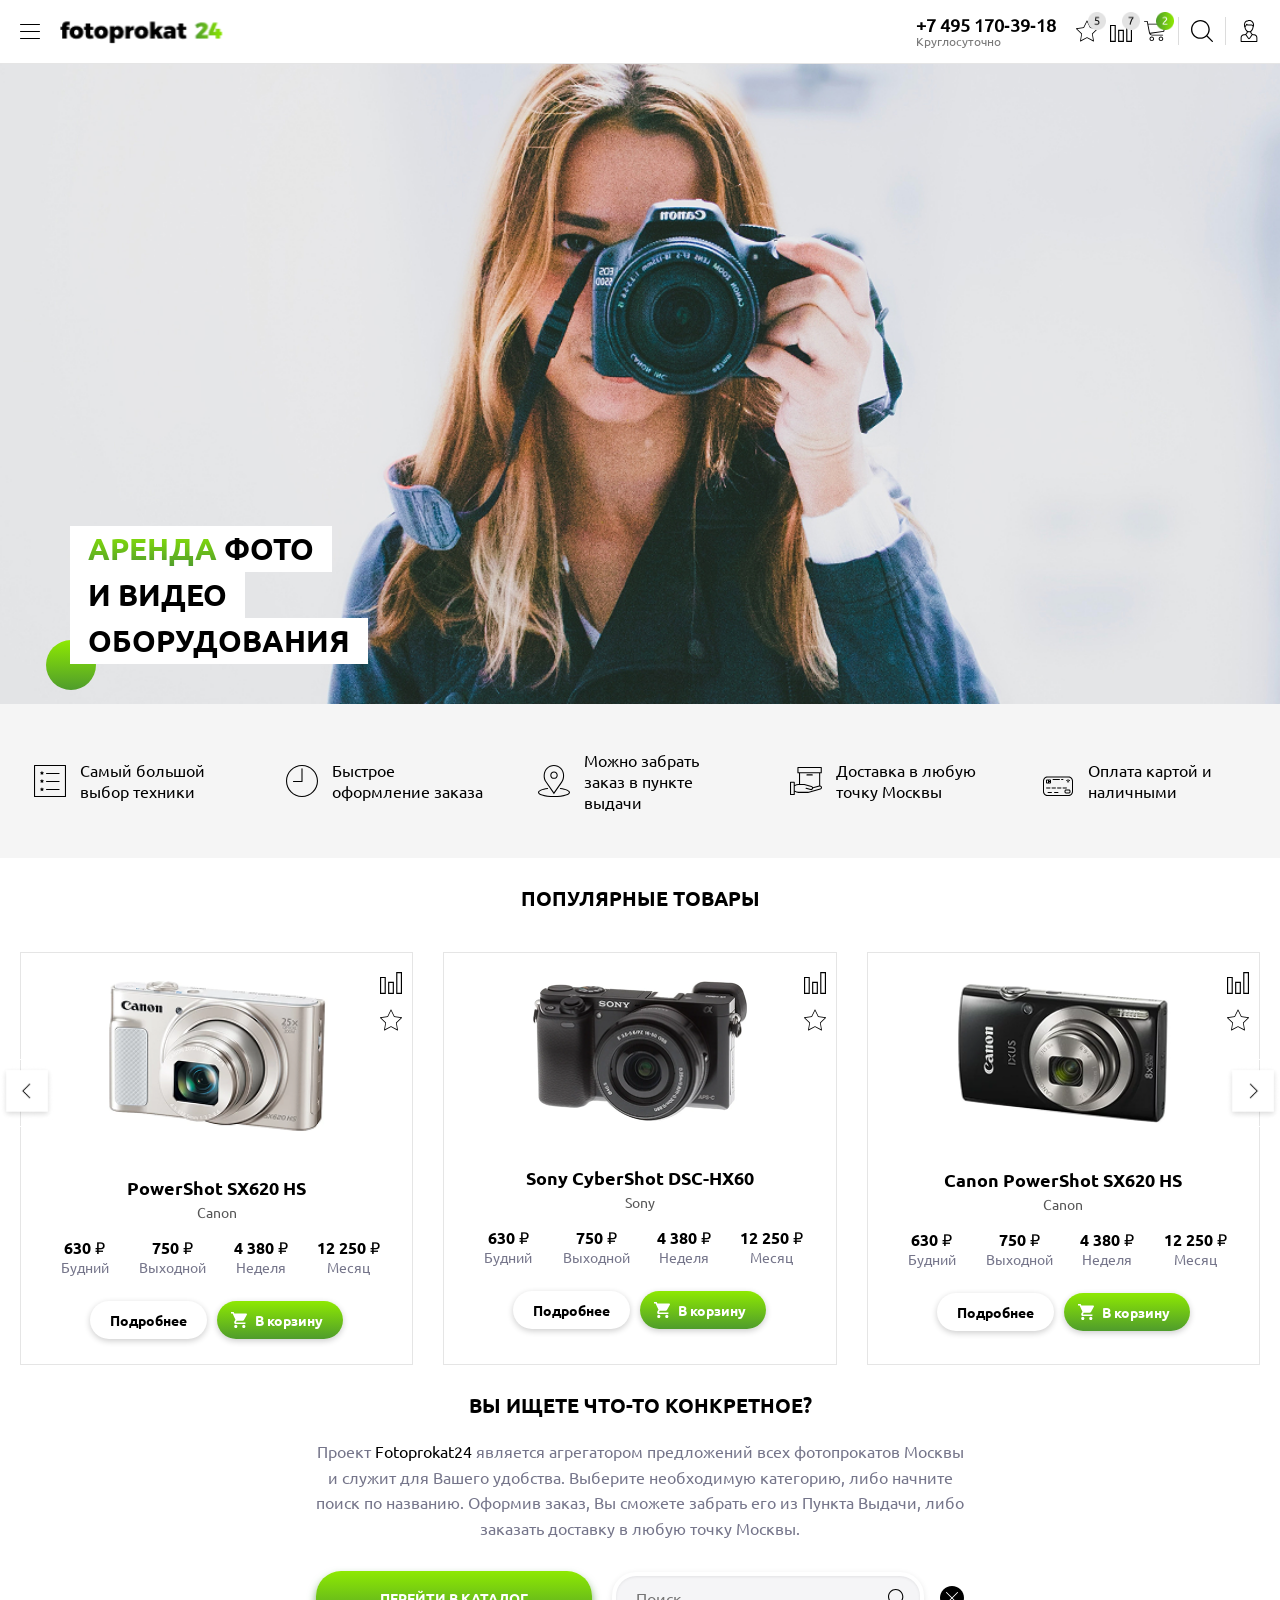
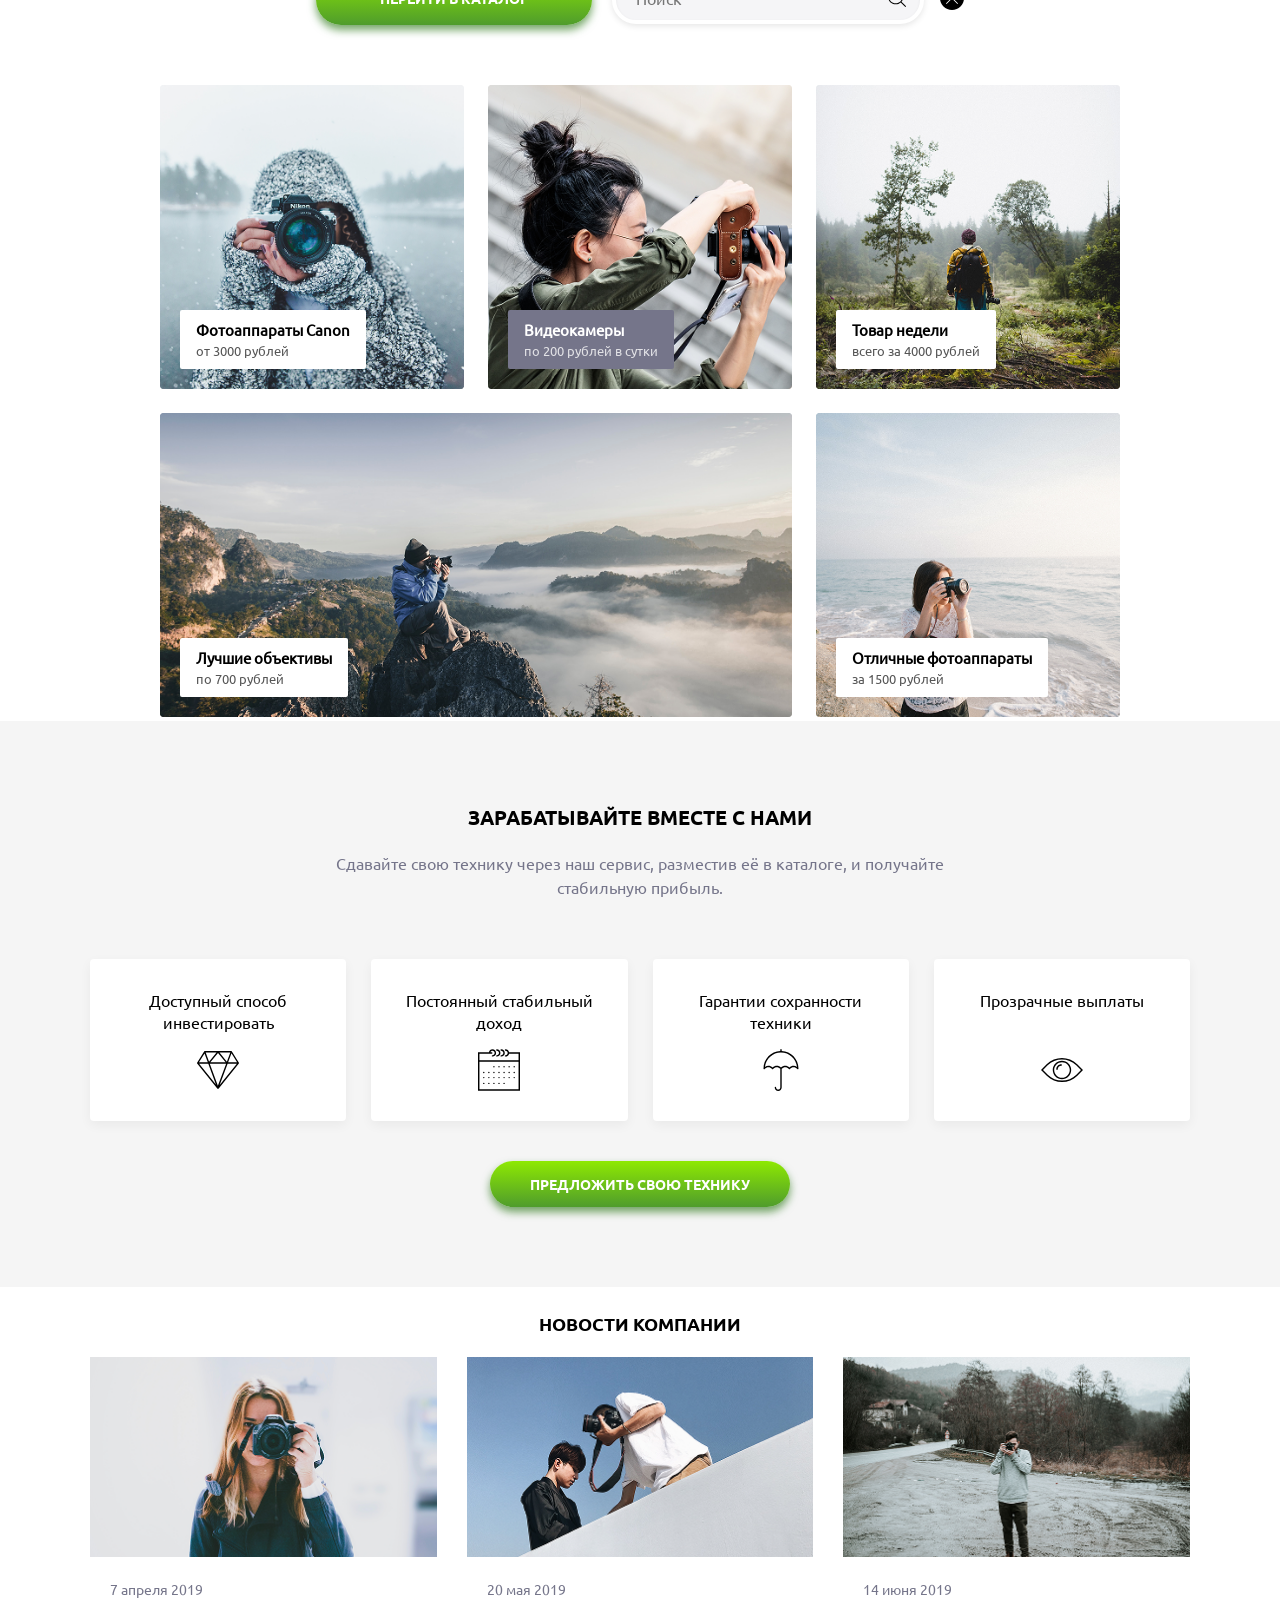
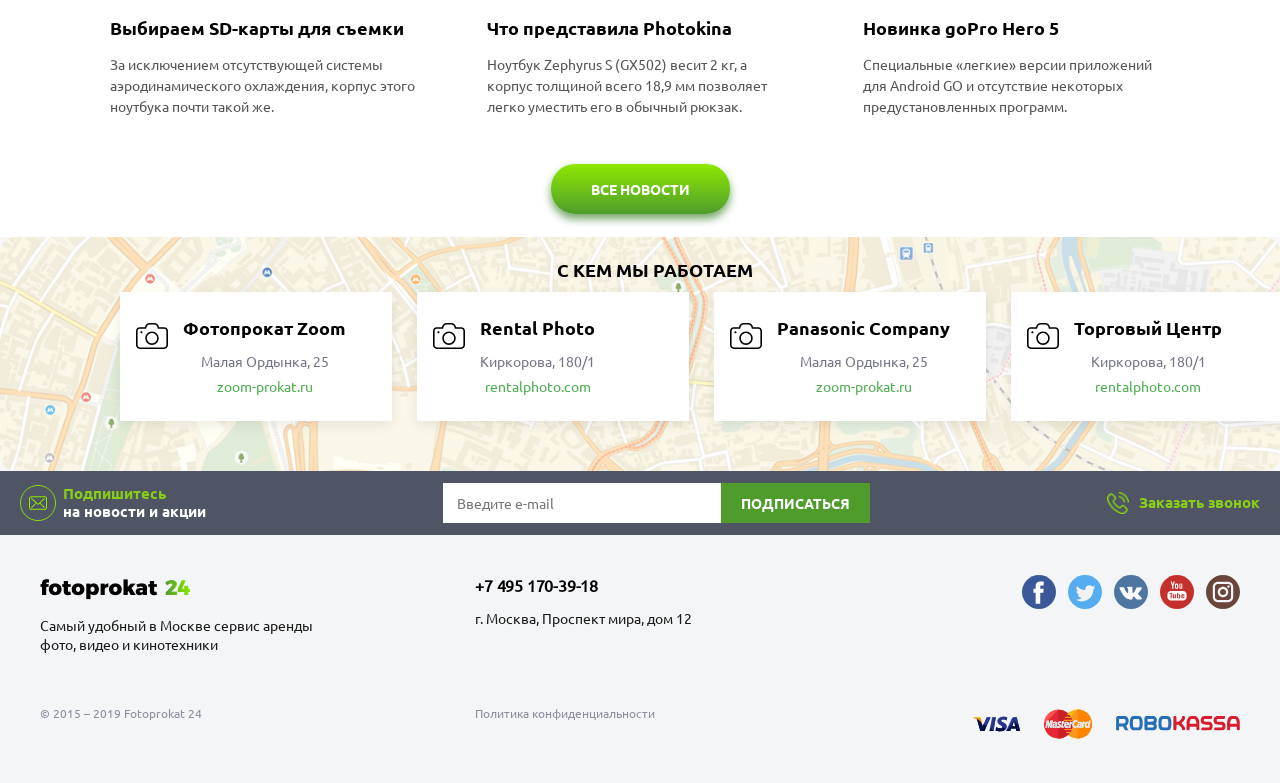
==== commit 73484d8d: "." ====
--- a/website(hand)/website(hand).html
+++ b/website(hand)/website(hand).html
@@ -10,32 +10,37 @@
 
 <body>
 
-<!-- Шапка -->    
 <header class="header">
     <div class="header__inner">
 
-        
-        <!-- Левая часть (десктоп) -->
         <div class="header__left">
             <button class="header__burger">
-                <img src="image/menu.svg" alt="">
+                <img src="image/menu.svg" alt="Меню">
             </button>
         </div>
 
-        <!-- Мобильные иконки слева -->
         <div class="header__mobile-left">
-            <img src="image/star.svg" class="icon-img" alt="">
-            <img src="image/compare.svg" class="icon-img" alt="">
-            <img src="image/shopping-cart.svg" class="icon-img" alt="">
-        </div>
-
-        <!-- Логотип -->
+            <div class="img-badge-container">
+                <img src="image/star.svg" class="icon-img" alt="Избранное">
+                <img src="image/number5.png" class="badge-img" alt="5">
+            </div>
+
+            <div class="img-badge-container">
+                <img src="image/compareBlack.svg" class="icon-img" alt="Сравнение">
+                <img src="image/number7.png" class="badge-img" alt="7">
+            </div>
+
+            <div class="img-badge-container">
+                <img src="image/shopping-cart.svg" class="icon-img" alt="Корзина">
+                <img src="image/number2.png" class="badge-img" alt="2">
+            </div>
+        </div>
+
         <div class="header__logo">
             <img src="image/logo.png" class="logo-desktop" alt="">
             <img src="image/logoPhone.png" class="logo-mobile" alt="">
         </div>
 
-        <!-- Правая часть -->
         <div class="header__right">
 
             <div class="header__phone">
@@ -44,25 +49,75 @@
             </div>
 
             <div class="header__icons">
-                <img src="image/star.svg" alt="">
-                <img src="image/compare.svg" alt="">
-                <img src="image/shopping-cart.svg" alt="">
-                <div class="header__divider"></div> 
-            </div>
-
-            <img src="image/search.svg" class="icon-img" alt="">
-              <div class="header__divider"></div> 
-            <img src="image/user (1).svg" class="icon-img icon-user" alt="">
-            <img src="image/locked.svg" class="icon-img icon-lock" alt="">
-
-            <!-- Бургер для мобильной версии -->
-            <button class="header__burger mobile-burger">
-                <img src="image/menu.svg" alt="">
-            </button>
-        </div>
-
+                <div class="img-badge-container hide-on-mobile">
+                    <img src="image/star.svg" class="icon-img" alt="Избранное">
+                    <img src="image/number5.png" class="badge-img" alt="5">
+                </div>
+
+                <div class="img-badge-container hide-on-mobile">
+                    <img src="image/compareBlack.svg" class="icon-img" alt="Сравнение">
+                    <img src="image/number7.png" class="badge-img" alt="7">
+                </div>
+
+                <div class="img-badge-container hide-on-mobile">
+                    <img src="image/shopping-cart.svg" class="icon-img" alt="Корзина">
+                    <img src="image/number2.png" class="badge-img" alt="2">
+                </div>
+
+                <div class="header__divider hide-on-mobile"></div> 
+                
+                <img src="image/search.svg" class="icon-img" alt="Поиск">
+                
+                <div class="header__divider hide-on-mobile"></div> 
+                
+                <img src="image/user (1).svg" class="icon-img icon-user" alt="Профиль">
+                
+                <img src="image/locked.svg" class="icon-img icon-lock" alt="Замок">
+
+                <button class="header__burger mobile-burger">
+                    <img src="image/menu.svg" alt="Меню">
+                </button>
+            </div> 
+        </div>
+    </div>
+
+    <div class="header__menu" id="headerMenu">
+        <div class="header__menu-inner">
+            
+            <div class="header__menu-col header__menu-col--catalog">
+                <a href="#" class="header__menu-title header__menu-title--green">Каталог</a>
+                <ul class="header__menu-list">
+                    <li><a href="#">Камеры</a></li>
+                    <li><a href="#">Оптика</a></li>
+                    <li><a href="#" class="active">Операторское оборудование</a></li>
+                    <li><a href="#">Свет</a></li>
+                    <li><a href="#">Звуковое оборудование</a></li>
+                    <li><a href="#">Для трансляций</a></li>
+                    <li><a href="#">Специальное оборудование</a></li>
+                    <li><a href="#">Аксессуары</a></li>
+                </ul>
+                <a href="#" class="header__menu-title header__menu-title--green mt-auto">Новинки в прокате</a>
+            </div>
+
+            <div class="header__menu-col header__menu-col--info">
+                <ul class="header__menu-list">
+                    <li><a href="#">Как это работает</a></li>
+                    <li><a href="#">Правила аренды</a></li>
+                    <li><a href="#">Доставка и оплата</a></li>
+                    <li><a href="#">Вопросы и ответы</a></li>
+                    <li><a href="#">О компании</a></li>
+                    <li><a href="#">Новости</a></li>
+                    <li><a href="#">Сотрудничество</a></li>
+                    <li><a href="#">Договор оферты</a></li>
+                    <li><a href="#">Контакты</a></li>
+                </ul>
+            </div>
+
+        </div>
     </div>
 </header>
+
+<script src="js/script.js"></script>
 
 <!-- Главный экран -->
 <section class="hero">    
@@ -112,143 +167,131 @@
     </div>
 </section>
 
-
- <!-- Карточка товара -->
-<section class="popular">
-     <h2 class="popular__title">ПОПУЛЯРНЫЕ ТОВАРЫ</h2>
-
-     <div class="popular-slider-wrapper">
-
-        <!-- Левая стрелка -->
+<!--Карточка товара -->
+ <section class="popular">
+    <h2 class="popular__title">ПОПУЛЯРНЫЕ ТОВАРЫ</h2>
+
+    <div class="popular-slider-wrapper">
+
         <button class="popular-arrow left-arrow">
-            <img src="image/left.png" alt="">
+            <img src="image/left.png" alt="Назад">
         </button>
 
-    <div class="popular__grid">
-
-        <!-- Карточка -->
-        <div class="product-card">
-
-            <div class="product-icons">
-            <img src="image/compareBlack.svg" alt="">
-            <img src="image/star.svg" alt="">
-        </div>
-
-            <img src="image/camera1.png" alt="" class="product-img">
-
-            <h3 class="product-name">PowerShot SX620 HS</h3>
-            <div class="product-brand">Canon</div>
-
-            <div class="product-prices">
-                <div class="price-item">
-                    <div class="price-value">630 <span class="ruble">₽</span></div>
-                    <div class="price-label">Будний</div>
-                </div>
-                <div class="price-item">
-                    <div class="price-value">750 <span class="ruble">₽</span></div>
-                    <div class="price-label">Выходной</div>
-                </div>
-                <div class="price-item">
-                    <div class="price-value">4 380 <span class="ruble">₽</span></div>
-                    <div class="price-label">Неделя</div>
-                </div>
-                <div class="price-item">
-                    <div class="price-value">12 250 <span class="ruble">₽</span></div>
-                    <div class="price-label">Месяц</div>
-                </div>
-            </div>
-
-            <div class="product-buttons">
-                <a href="#" class="btn-outline">Подробнее</a>
-                <a href="#" class="btn-dark">В корзину</a>
-            </div>
-        </div>
-
-        <!-- Карточка 2 -->
-        <div class="product-card">
-
-            <div class="product-icons">
-            <img src="image/compareBlack.svg" alt="">
-            <img src="image/star.svg" alt="">
-            </div>
-
-
-            <img src="image/camera2.png" alt="" class="product-img">
-
-            <h3 class="product-name">Sony CyberShot DSC-HX60</h3>
-            <div class="product-brand">Sony</div>
-
-            <div class="product-prices">
-                <div class="price-item">
-                    <div class="price-value">630 ₽</div>
-                    <div class="price-label">Будний</div>
-                </div>
-                <div class="price-item">
-                    <div class="price-value">750 ₽</div>
-                    <div class="price-label">Выходной</div>
-                </div>
-                <div class="price-item">
-                    <div class="price-value">4 380 ₽</div>
-                    <div class="price-label">Неделя</div>
-                </div>
-                <div class="price-item">
-                    <div class="price-value">12 250 ₽</div>
-                    <div class="price-label">Месяц</div>
-                </div>
-            </div>
-
-            <div class="product-buttons">
-                <a href="#" class="btn-outline">Подробнее</a>
-                <a href="#" class="btn-dark">В корзину</a>
-            </div>
-        </div>
-
-        <!-- Карточка 3 -->
-        <div class="product-card">
-
-            <div class="product-icons">
-            <img src="image/compareBlack.svg" alt="">
-            <img src="image/star.svg" alt="">
-        </div>
-
-
-            <img src="image/camera3.png" alt="" class="product-img">
-
-            <h3 class="product-name">Canon PowerShot SX620 HS</h3>
-            <div class="product-brand">Canon</div>
-
-            <div class="product-prices">
-                <div class="price-item">
-                    <div class="price-value">630 ₽</div>
-                    <div class="price-label">Будний</div>
-                </div>
-                <div class="price-item">
-                    <div class="price-value">750 ₽</div>
-                    <div class="price-label">Выходной</div>
-                </div>
-                <div class="price-item">
-                    <div class="price-value">4 380 ₽</div>
-                    <div class="price-label">Неделя</div>
-                </div>
-                <div class="price-item">
-                    <div class="price-value">12 250 ₽</div>
-                    <div class="price-label">Месяц</div>
-                </div>
-            </div>
-
-            <div class="product-buttons">
-                <a href="#" class="btn-outline">Подробнее</a>
-                <a href="#" class="btn-dark">В корзину</a>
-            </div>
-        </div>
-
-          <!-- Правая стрелка -->
-        <button class="popular-arrow right-arrow">
-            <img src="image/right.png" alt="">
+        <div class="popular__grid">
+
+            <div class="product-card">
+                <div class="product-icons">
+                    <img src="image/compareBlack.svg" alt="Сравнение" class="product-icons__img">
+                    <img src="image/star.svg" alt="В избранное" class="product-icons__img">
+                </div>
+
+                <img src="image/camera1.png" alt="Камера" class="product-img">
+
+                <h3 class="product-name">PowerShot SX620 HS</h3>
+                <div class="product-brand">Canon</div>
+
+                <div class="product-prices">
+                    <div class="price-item">
+                        <div class="price-value">630 <span class="ruble">₽</span></div>
+                        <div class="price-label">Будний</div>
+                    </div>
+                    <div class="price-item">
+                        <div class="price-value">750 <span class="ruble">₽</span></div>
+                        <div class="price-label">Выходной</div>
+                    </div>
+                    <div class="price-item">
+                        <div class="price-value">4 380 <span class="ruble">₽</span></div>
+                        <div class="price-label">Неделя</div>
+                    </div>
+                    <div class="price-item">
+                        <div class="price-value">12 250 <span class="ruble">₽</span></div>
+                        <div class="price-label">Месяц</div>
+                    </div>
+                </div>
+
+                <div class="product-buttons">
+                    <a href="#" class="btn-outline">Подробнее</a>
+                    <a href="#" class="btn-dark">В корзину</a>
+                </div>
+            </div>
+
+            <div class="product-card">
+                <div class="product-icons">
+                    <img src="image/compareBlack.svg" alt="Сравнение" class="product-icons__img">
+                    <img src="image/star.svg" alt="В избранное" class="product-icons__img">
+                </div>
+
+                <img src="image/camera2.png" alt="Камера" class="product-img">
+
+                <h3 class="product-name">Sony CyberShot DSC-HX60</h3>
+                <div class="product-brand">Sony</div>
+
+                <div class="product-prices">
+                    <div class="price-item">
+                        <div class="price-value">630 ₽</div>
+                        <div class="price-label">Будний</div>
+                    </div>
+                    <div class="price-item">
+                        <div class="price-value">750 ₽</div>
+                        <div class="price-label">Выходной</div>
+                    </div>
+                    <div class="price-item">
+                        <div class="price-value">4 380 ₽</div>
+                        <div class="price-label">Неделя</div>
+                    </div>
+                    <div class="price-item">
+                        <div class="price-value">12 250 ₽</div>
+                        <div class="price-label">Месяц</div>
+                    </div>
+                </div>
+
+                <div class="product-buttons">
+                    <a href="#" class="btn-outline">Подробнее</a>
+                    <a href="#" class="btn-dark">В корзину</a>
+                </div>
+            </div>
+
+            <div class="product-card">
+                <div class="product-icons">
+                    <img src="image/compareBlack.svg" alt="Сравнение" class="product-icons__img">
+                    <img src="image/star.svg" alt="В избранное" class="product-icons__img">
+                </div>
+
+                <img src="image/camera3.png" alt="Камера" class="product-img">
+
+                <h3 class="product-name">Canon PowerShot SX620 HS</h3>
+                <div class="product-brand">Canon</div>
+
+                <div class="product-prices">
+                    <div class="price-item">
+                        <div class="price-value">630 ₽</div>
+                        <div class="price-label">Будний</div>
+                    </div>
+                    <div class="price-item">
+                        <div class="price-value">750 ₽</div>
+                        <div class="price-label">Выходной</div>
+                    </div>
+                    <div class="price-item">
+                        <div class="price-value">4 380 ₽</div>
+                        <div class="price-label">Неделя</div>
+                    </div>
+                    <div class="price-item">
+                        <div class="price-value">12 250 ₽</div>
+                        <div class="price-label">Месяц</div>
+                    </div>
+                </div>
+
+                <div class="product-buttons">
+                    <a href="#" class="btn-outline">Подробнее</a>
+                    <a href="#" class="btn-dark">В корзину</a>
+                </div>
+            </div>
+
+        </div> <button class="popular-arrow right-arrow">
+            <img src="image/right.png" alt="Вперед">
         </button>
 
-    </div>
-</section>
+    </div> </section>
 
  <!-- Раздел "Вы ищете что-то конкретное?" -->
 <section class="search-info">
@@ -286,7 +329,7 @@
     </div>
 
     <div class="category-card" style="background-image: url('image/photo-6.png');">
-        <div class="category-text">Видеокамеры<br><span>по 200 рублей в сутки</span></div>
+        <div class="category-text bg-secondary-gray">Видеокамеры<br><span>по 200 рублей в сутки</span></div>
     </div>
 
     <div class="category-card" style="background-image: url('image/photo-5.png');">
--- a/website(hand)/css/style.css
+++ b/website(hand)/css/style.css
@@ -23,13 +23,13 @@
     background: #fff;
     border-bottom: 1px solid #e5e5e5;
     padding: 15px 0;
+    position: relative; /* Чтобы меню позиционировалось относительно шапки */
 }
 
 .header__inner {
     max-width: 1400px;
     margin: 0 auto;
     padding: 0 20px;
-
     display: flex;
     justify-content: space-between;
     align-items: center;
@@ -45,12 +45,19 @@
 .header__burger {
     background: none;
     border: none;
-    cursor: pointer;
+    cursor: pointer; 
+    padding: 0;
+    display: flex;
+    align-items: center;
 }
 
 /* Мобильный бургер скрыт по умолчанию */
 .mobile-burger {
     display: none;
+    background: none;
+    border: none;
+    padding: 0;
+    cursor: pointer; 
 }
 
 /* Логотип */
@@ -108,6 +115,7 @@
 .icon-img {
     width: 22px;
     height: 22px;
+    cursor: pointer; 
 }
 
 /* Мобильные иконки слева */
@@ -117,6 +125,205 @@
 
 .icon-lock {
     display: none;
+}
+
+/* Анимация логотипа */
+.header__logo {
+    display: inline-flex;
+    align-items: center;
+    cursor: pointer; 
+}
+
+.header__logo img {
+    transition: transform 0.8s cubic-bezier(0.25, 1, 0.5, 1), filter 0.3s ease;
+    backface-visibility: hidden;
+}
+
+.header__logo:hover img {
+    transform: scale(1.04); 
+    filter: brightness(1.08); 
+}
+
+/* Эффект при клике на логотип */
+.header__logo:active img {
+    transform: scale(0.98);
+}
+
+/* Контейнер для иконки и кружка с цифрой */
+.img-badge-container {
+    position: relative;
+    display: inline-flex;
+    align-items: center;
+    justify-content: center;
+    cursor: pointer; 
+}
+
+/*кружок с номером над иконкой */
+.badge-img {
+    width: 18px;    
+    height: 18px;
+    position: absolute;
+    top: -8px;      
+    right: -8px;   
+    object-fit: contain;
+    pointer-events: none; 
+}
+
+/* плавный переход цвета для всех картинок-иконок */
+.header__burger img,
+.icon-img {
+    transition: filter 0.25s ease-in-out;
+}
+
+/* иконки зеленые при наведении */
+.header__burger:hover img,
+.img-badge-container:hover .icon-img,  
+.icon-img:hover { 
+    filter: invert(53%) sepia(85%) saturate(389%) hue-rotate(52deg) brightness(93%) contrast(85%) !important;
+}
+
+.header__burger,
+.img-badge-container,
+.header__icons > .icon-img { 
+    position: relative;
+}
+
+.header__burger::after,
+.img-badge-container::after {
+    content: "";
+    position: absolute;
+    bottom: -19px; 
+    left: 50%;
+    transform: translateX(-50%) scaleX(0); 
+    width: 26px; 
+    height: 3px; 
+    background: linear-gradient(90deg, #8EE902 0, #4F9C2C 100%); 
+    transition: transform 0.2s ease; 
+    transform-origin: center;
+    z-index: 5;
+}
+
+.header__burger:hover::after,
+.img-badge-container:hover::after {
+    transform: translateX(-50%) scaleX(1); 
+}
+
+/* Стили для выпадающего окна*/
+.header__menu {
+    position: absolute;
+    top: 100%; 
+    left: 0;
+    width: 100%;
+    max-width: 680px;
+    background: #fff;
+    border-top: 1px solid #f3f3f3;
+    border-bottom: 1px solid #e5e5e5;
+    box-shadow: 0 15px 30px rgba(0, 0, 0, 0.05);
+    z-index: 100;
+    
+    opacity: 0;
+    visibility: hidden;
+    transform: translateY(-10px);
+    transition: opacity 0.25s ease, transform 0.25s ease, visibility 0.25s;
+}
+
+/* Класс отображения меню */
+.header__menu.is-active {
+    opacity: 1;
+    visibility: visible;
+    transform: translateY(0);
+}
+
+.header__menu-inner {
+    max-width: 1400px;
+    margin: 0 auto;
+    padding: 35px 20px;
+    display: flex;
+}
+
+.header__menu-col {
+    display: flex;
+    flex-direction: column;
+}
+
+/* Левая колонка (Каталог) */
+.header__menu-col--catalog {
+    width: 340px;
+    border-right: 1px solid #e5e5e5;
+    padding-right: 20px;
+}
+
+/* Правая колонка (Инфо ссылки) */
+.header__menu-col--info {
+    padding-left: 50px;
+    justify-content: flex-start;
+}
+
+/* Заголовки "Каталог" и "Новинки в прокате" */
+.header__menu-title {
+    font-size: 18px;
+    font-weight: 700;
+    text-decoration: none;
+    color: #000;
+    display: inline-flex;
+    align-items: center;
+    margin-bottom: 22px;
+    transition: color 0.2s ease;
+}
+
+.header__menu-title:hover {
+    color: #4F9C2C;
+}
+
+/* Зеленый маркер-кружок перед текстом */
+.header__menu-title--green::before {
+    content: "";
+    width: 6px;
+    height: 6px;
+    background-color: #8EE902;
+    border-radius: 50%;
+    margin-right: 10px;
+    display: inline-block;
+}
+
+/* Списки ссылок */
+.header__menu-list {
+    list-style: none;
+    padding: 0;
+    margin: 0;
+}
+
+.header__menu-list li {
+    margin-bottom: 14px;
+}
+
+.header__menu-list li:last-child {
+    margin-bottom: 0;
+}
+
+.header__menu-list a {
+    font-size: 15px;
+    color: #000;
+    text-decoration: none;
+    transition: color 0.2s ease;
+}
+
+/* Ховер на ссылки */
+.header__menu-list a:hover {
+    color: #4F9C2C;
+}
+
+/* Активный пункт ("Операторское оборудование") */
+.header__menu-list a.active {
+    color: #8EE902;
+    font-weight: 500;
+}
+
+/* Прижатие новинок к низу левой колонки */
+.mt-auto {
+    margin-top: auto;
+    padding-top: 25px;
+    margin-bottom: 0;
 }
 
 /* Адаптив */
@@ -127,20 +334,17 @@
 }
 
 @media (max-width: 576px) {
-
-     .header__divider {
+    .header__divider {
         display: none;
     }
 
-    /* Переключение логотипов */
     .logo-desktop {
-        display: none;
+        display: none !important; 
     }
     .logo-mobile {
         display: block;
     }
 
-    /* Мобильная сетка */
     .header__inner {
         display: grid;
         grid-template-columns: 1fr auto 1fr;
@@ -148,7 +352,6 @@
         padding: 0 10px;
     }
 
-    /* Мобильные иконки слева */
     .header__mobile-left {
         display: flex;
         gap: 12px;
@@ -160,7 +363,6 @@
         display: none;
     }
 
-    /* Логотип по центру */
     .header__logo {
         grid-column: 2;
         display: flex;
@@ -168,39 +370,70 @@
         margin: 0;
     }
 
-    /* Правая часть */
     .header__right {
         grid-column: 3;
         display: flex;
         justify-content: flex-end;
+        gap: 0;
+    }
+
+    .header__icons {
+        display: flex;
         gap: 12px;
-    }
-
-    /* Скрываем десктопные иконки справа */
-    .header__icons {
-        display: none;
-    }
-
+        align-items: center;
+    }
+
+    .hide-on-mobile,
     .icon-user {
-        display: none;
-    }
+        display: none !important;
+    }
+
     .icon-lock {
         display: block;
         width: 20px;
-    }
-
-    /* Мобильный бургер справа */
+        height: 20px;
+    }
+
     .mobile-burger {
-        display: block;
-    }
-
-    /* Уменьшаем иконки */
-    .header__right img {
+        display: flex;
+        align-items: center;
+    }
+
+    .header__right .icon-img,
+    .header__mobile-left .icon-img {
         width: 20px;
-    }
-}
-
-
+        height: 20px;
+    }
+
+    .img-badge-container::after,
+    .mobile-burger::after,
+    .header__icons > .icon-img::after {
+        bottom: -15px; 
+    }
+
+    .header__menu-inner {
+        flex-direction: column;
+        gap: 25px;
+        padding: 20px 15px;
+    }
+
+    .header__menu-col--catalog {
+        width: 100%;
+        border-right: none;
+        border-bottom: 1px solid #e5e5e5;
+        padding-right: 0;
+        padding-bottom: 20px;
+    }
+
+    .header__menu-col--info {
+        padding-left: 0;
+    }
+
+    .mt-auto {
+        margin-top: 20px;
+        padding-top: 0;
+    }
+}
 
 /* Главный экран (flex)*/
 .hero {
@@ -253,7 +486,7 @@
     border-radius: 50%;
     top: 114px;
     left: -24px;
-    z-index: 1; /* ← ниже текста, выше фона */
+    z-index: 1; 
 }
 
 /* Планшет */
@@ -315,7 +548,7 @@
     padding: 0 20px;
 
     display: grid;
-    grid-template-columns: repeat(5, 1fr); /* Десктоп: 5 в ряд */
+    grid-template-columns: repeat(5, 1fr); 
     gap: 20px;
 }
 
@@ -447,11 +680,15 @@
     font-family: "Ubuntu_bold", sans-serif;
 }
 
-.popular__grid {
+/* Обертка слайдера для позиционирования стрелок */
+.popular-slider-wrapper {
+    position: relative;
     max-width: 1400px;
     margin: 0 auto;
+}
+
+.popular__grid {
     padding: 0 20px;
-
     display: grid;
     grid-template-columns: repeat(3, 1fr);
     gap: 30px;
@@ -464,11 +701,51 @@
     padding: 25px;
     text-align: center;
     font-family: "Ubuntu", sans-serif;
+    position: relative; /* нужно для абсолютного позиционирования иконок */
+    transition: transform 0.3s ease, box-shadow 0.3s ease;
+}
+
+.product-card:hover {
+    transform: translateY(-5px);
+    box-shadow: 0 10px 30px rgba(0, 0, 0, 0.08);
+}
+
+/* Блок с иконками избранного и сравнения внутри карточки */
+.product-icons {
+    position: absolute;
+    top: 15px;
+    right: 15px;
+    display: flex;
+    gap: 10px;
+    z-index: 10;
+}
+
+/* Эффект для иконок*/
+.product-icons__img {
+    width: 20px;
+    height: 20px;
+    cursor: pointer;
+    transition: transform 0.25s ease, filter 0.25s ease;
+}
+
+/* ховер эффект */
+.product-icons__img:hover {
+    filter: invert(53%) sepia(85%) saturate(389%) hue-rotate(52deg) brightness(93%) contrast(85%) !important;
+    transform: scale(1.2);
+}
+
+.product-icons__img:active {
+    transform: scale(0.9);
 }
 
 .product-img {
     width: 65%;
     margin-bottom: 20px;
+    transition: transform 0.3s ease;
+}
+
+.product-card:hover .product-img {
+    transform: scale(1.03);
 }
 
 .product-name {
@@ -528,56 +805,87 @@
     border-radius: 4px;
     text-decoration: none;
     cursor: pointer;
-    transition: 0.2s;
+    transition: 0.25s ease-in-out;
 }
 
 .btn-outline {
     background: #ffffff;
     color: #000000;
-    border: none; /* убрали рамку */
-    border-radius: 24px; /* скруглённые углы */
-
-    padding: 10px 20px;
-    font-size: 14px;
-    font-family: "Ubuntu_bold", sans-serif;
-
-    box-shadow: 0 2px 6px rgba(0, 0, 0, 0.20); /* мягкая тень */
-    transition: 0.2s;
+    border: none;
+    border-radius: 24px;
+    box-shadow: 0 2px 6px rgba(0, 0, 0, 0.20);
+}
+
+.btn-outline img, 
+.btn-outline svg {
+    transition: filter 0.25s ease-in-out, transform 0.25s ease-in-out;
 }
 
 .btn-outline:hover {
-  
-   background: #ffffff;
-   filter: brightness(0.95);
+    background: #ffffff;
+    color: #4F9C2C;
+    filter: brightness(0.98);
+}
+
+.btn-outline:hover img,
+.btn-outline:hover svg {
+    filter: invert(53%) sepia(85%) saturate(389%) hue-rotate(52deg) brightness(93%) contrast(85%);
+    transform: translateX(2px);
 }
 
 .btn-dark {
     background: linear-gradient(180deg, #8EE902 0%, #4F9C2C 100%);
     color: #ffffff;
-     box-shadow: 0 2px 6px rgba(0, 0, 0, 0.20); 
+    box-shadow: 0 2px 6px rgba(0, 0, 0, 0.20); 
     border: none;
     position: relative;
-    padding-left: 36px;
-    border-radius: 24px; /* скруглённые углы */
-}
-
-/* Иконка корзины слева */
+    padding-left: 38px;
+    border-radius: 24px;
+}
+
 .btn-dark::before {
     content: "";
     width: 16px;
     height: 16px;
-    background-image: url("../image/cart.svg"); /* белая корзина */
+    background-image: url("../image/cart.svg");
     background-size: contain;
     background-repeat: no-repeat;
     position: absolute;
-    left: 12px;
+    left: 14px;
     top: 50%;
     transform: translateY(-50%);
+    transition: filter 0.25s ease-in-out, transform 0.25s ease-in-out; 
 }
 
 .btn-dark:hover {
-    filter: brightness(1.11);
-}
+    background: #ffffff;
+    color: #4F9C2C;
+    box-shadow: 0 4px 12px rgba(79, 156, 44, 0.3);
+}
+
+.btn-dark:hover::before {
+    filter: invert(53%) sepia(85%) saturate(389%) hue-rotate(52deg) brightness(93%) contrast(85%);
+    transform: translateY(-50%) scale(1.1);
+}
+
+.btn-outline:active,
+.btn-dark:active {
+    transform: scale(0.96);
+}
+
+/* Стрелки слайдера */
+.popular-arrow {
+    background: none;
+    border: none;
+    cursor: pointer;
+    position: absolute;
+    top: 50%;
+    transform: translateY(-50%);
+    z-index: 10;
+}
+
+.left-arrow { left: -10px; }
+.right-arrow { right: -10px; }
 
 
 /* Адаптив карточек */
@@ -585,7 +893,7 @@
     .popular__grid {
         grid-template-columns: repeat(2, 1fr);
     }
-      .product-card:nth-child(3) {
+    .product-card:nth-child(3) {
         display: none;
     }
 }
@@ -594,16 +902,11 @@
     .popular__grid {
         grid-template-columns: repeat(1, 1fr);
     }
-     .popular__grid {
-        grid-template-columns: repeat(1, 1fr);
-    }
-
-    /* возвращаем третью карточку */
+
     .product-card:nth-child(3) {
         display: block;
     }
 
-    /* скрываем стрелки */
     .popular-arrow {
         display: none !important;
     }
@@ -725,6 +1028,7 @@
     border: none;
     display: inline-block;
     transition: 0.2s;
+    cursor: pointer;
 }
 
 .search-info__btn:hover {
@@ -800,44 +1104,132 @@
     display: none; 
 }
 
-/* Сетка категорий */
+
+
+/*сетка категорий */
 .category-card {
     position: relative;
+    border-radius: 4px; 
+    overflow: hidden;   
+    cursor: pointer;
+    
+    /* Плавный переход для тени всей карточки */
+    transition: box-shadow 0.4s cubic-bezier(0.25, 1, 0.5, 1), 
+                transform 0.4s cubic-bezier(0.25, 1, 0.5, 1);
+}
+
+/* эффект зума фоновой картинки*/
+.category-card::before {
+    content: "";
+    position: absolute;
+    top: 0;
+    left: 0;
+    width: 100%;
+    height: 100%;
+    background-image: inherit; 
     background-size: cover;
     background-position: center;
-    border-radius: 2px;
-    overflow: hidden;
-    cursor: pointer;
-}
-
+    z-index: 1;
+    
+    /* плавный наезд картинки */
+    transition: transform 0.6s cubic-bezier(0.25, 1, 0.5, 1);
+}
+
+/* Фон текста (Обычное состояние плашки) */
 .category-text {
     position: absolute;
     bottom: 20px;
     left: 20px;
-    background: #fff;
-    color: #000;
+    background: #ffffff;
+    color: #000000;
     padding: 10px 16px;
     font-size: 15px;
     font-family: "Ubuntu", sans-serif;
     font-weight: 700;
     line-height: 1.3;
+    z-index: 2; /* Поверх фоновой картинки */
+    border-radius: 2px;
+    overflow: hidden; /* Важно, чтобы градиент не вылезал за скругления плашки */
+    
+    /* Плавный переход для сдвига, изменения цвета букв и подложки */
+    transition: transform 0.35s cubic-bezier(0.25, 1, 0.5, 1), 
+                color 0.35s ease,
+                background-color 0.35s ease;
+}
+
+/* Создаем скрытый градиентный слой внутри плашки (только для НЕ серых карточек) */
+.category-text:not(.bg-secondary-gray)::before {
+    content: "";
+    position: absolute;
+    top: 0;
+    left: 0;
+    width: 100%;
+    height: 100%;
+    background:#368810d8; /* Твой фирменный градиент */
+    opacity: 0; /* Изначально невидим */
+    transition: opacity 0.35s ease;
+    z-index: -1; /* Спрятан строго под текстом */
 }
 
 .category-text span {
     font-size: 13px;
     font-weight: 500;
     color: #555;
-}
-
+    transition: color 0.35s ease;
+}
+
+/* Вторая (серая) плашка в обычном состоянии */
 .bg-secondary-gray {
     background-color: #75758A !important;
+    color: #ffffff !important;
 }
 
 .bg-secondary-gray span {
     color: #E2E2E6 !important;
 }
 
-/* Desktop-версия*/
+
+/* Анимация при наведении (Десктоп) */
+@media (min-width: 993px) {
+    .category-card:hover {
+        /* Карточка получает глубокую мягкую тень */
+        box-shadow: 0 15px 35px rgba(0, 0, 0, 0.15);
+    }
+
+    /* Фоновое изображение плавно увеличивается */
+    .category-card:hover::before {
+        transform: scale(1.06);
+    }
+
+    .category-card:hover .category-text:not(.bg-secondary-gray) {
+        transform: translate(5px, -5px);
+        color: #ffffff;
+    }
+    
+    /* Плавно проявляем фирменный градиент */
+    .category-card:hover .category-text:not(.bg-secondary-gray)::before {
+        opacity: 1;
+    }
+    
+    /* Меняем цвет мелкой подписи на зеленой плашке */
+    .category-card:hover .category-text:not(.bg-secondary-gray) span {
+        color: #e5f7dd;
+    }
+
+    .category-card:hover .bg-secondary-gray {
+        transform: translate(5px, -5px) !important;
+        background-color: #5d5d6e !important; /* Серый становится чуть глубже, без зелени */
+        color: #ffffff !important;
+    }
+
+    /* Подпись на серой плашке при ховере */
+    .category-card:hover .bg-secondary-gray span {
+        color: #E2E2E6 !important;
+    }
+}
+
+
+/* Desktop-версия сетки */
 .categories-grid {
     display: grid;
     grid-template-columns: repeat(3, 1fr); 
@@ -859,7 +1251,6 @@
         height: auto;
     }
     
-  
     .category-card:nth-child(4) { 
         grid-column: span 2; 
         height: 100%;       
@@ -867,40 +1258,35 @@
     } 
 }
 
-/* Планшетная версия*/
+/* Планшетная версия */
 @media (max-width: 991.98px) and (min-width: 576px) {
     .categories-grid {
-        /* Две колонки, чтобы получить сетку 2х2 для квадратов */
         grid-template-columns: repeat(2, 1fr); 
         grid-template-areas:
-            "c1 c2"   /* Первый ряд: 1 и 2 */
-            "c3 c5"   /* Второй ряд: 3 и 5 */
-            "c4 c4";  /* Третий ряд: 4-я карточка занимает обе колонки */
+            "c1 c2"   
+            "c3 c5"   
+            "c4 c4";  
         gap: 18px;
         padding: 0 18px;
         margin-top: 40px; 
     }
 
-    /* Явно отменяем десктопные grid-column, чтобы grid-areas работали корректно */
     .category-card { grid-column: auto !important; }
 
-    /* Привязываем элементы к сетке */
     .category-card:nth-child(1) { grid-area: c1; }
     .category-card:nth-child(2) { grid-area: c2; }
     .category-card:nth-child(3) { grid-area: c3; }
     .category-card:nth-child(4) { grid-area: c4; }
     .category-card:nth-child(5) { grid-area: c5; }
 
-    /* Для 4-й карточки убираем высоту 100% (которая была на десктопе) 
-       и задаем фиксированную прямоугольную высоту для планшета */
     .category-card:nth-child(4) {
-        height: 200px;       /* Высота прямоугольника снизу */
-        aspect-ratio: auto;  /* Отмена квадратных пропорций */
-    }
-    }
-
-    
-/* Мобильная версия*/
+        height: 200px;       
+        aspect-ratio: auto;  
+    }
+}
+
+    
+/* Мобильная версия */
 @media (max-width: 575.98px) {
     .search-info__actions {
         flex-direction: column;
@@ -911,12 +1297,10 @@
         width: 100%;
     }
 
-    /* скрываем поле ввода */
     .search-info__search {
         display: none;
     }
 
-    /* белая кнопка */
     .search-mobile-btn {
         display: inline-block;
         background: #ffffff;
@@ -959,20 +1343,24 @@
         aspect-ratio: 1 / 1; 
         height: auto;
     }
-}
-
-/* Раздел "Зарабатывайте вместе с нами" */
+    
+    .category-card:active {
+        transform: scale(0.98);
+    }
+}
+
+
+/* Раздел "Зарабатывайте вместе с нами"*/
 .how-it-works {
-    padding: -10px 0;
+    padding: 60px 0;
     background: #F5F5F5;
 }
 
 .how-container {
     max-width: 1100px;
-    margin: 30px;
+    margin: 0 auto;
     padding: 6px 25px 20px;
     text-align: center;
-
 }
 
 .how-title {
@@ -990,43 +1378,42 @@
     font-family: "Ubuntu", sans-serif;
 }
 
-/* Сетка карточек */
 .how-steps {
     display: grid;
     grid-template-columns: repeat(4, 1fr);
     gap: 25px;
-    border-radius: 0;
-}
-
-/* Карточка: убрали пробелы между текстом и иконкой */
+    justify-content: center;
+}
+
 .how-step {
     background: #ffffff;
-    border-radius: 0px;
+    border-radius: 4px;
     padding: 30px 15px; 
     text-align: center;
-    box-shadow: 0 4px 12px rgba(0,0,0,0.08);
+    box-shadow: 0 4px 12px rgba(0,0,0,0.05);
     display: flex;
     flex-direction: column;
     align-items: center;
-}
-
-/* Текст внутри карточки */
+    justify-content: space-between;
+    transition: transform 0.4s cubic-bezier(0.25, 1, 0.5, 1), 
+                box-shadow 0.4s cubic-bezier(0.25, 1, 0.5, 1);
+}
+
 .how-step p {
     font-size: 16px;
     font-family: "Ubuntu", sans-serif;
     color: #000;
     line-height: 1.4;
-    margin: 0 0 15px 0; /* фиксированный маленький отступ до иконки */
-}
-
-/* Иконка */
+    margin: 0 0 15px 0;
+}
+
 .how-icon img {
     width: 42px;
     height: 42px;
     display: block;
-}
-
-/* Кнопка */
+    transition: transform 0.4s cubic-bezier(0.25, 1, 0.5, 1);
+}
+
 .how-btn {
     display: inline-block;
     margin: 40px auto 0;
@@ -1040,13 +1427,24 @@
     text-decoration: none;
     border: none;
     transition: 0.2s;
+    cursor: pointer;
 }
 
 .how-btn:hover {
      filter: brightness(1.11);
 }
 
-/* Адаптив для планшетов */
+@media (min-width: 993px) {
+    .how-step:hover {
+        transform: translateY(-6px);
+        box-shadow: 0 15px 30px rgba(0, 0, 0, 0.12);
+    }
+
+    .how-step:hover .how-icon img {
+        transform: scale(1.08) rotate(3deg);
+    }
+}
+
 @media (max-width: 992px) {
     .how-steps {
         grid-template-columns: repeat(4, 1fr); 
@@ -1054,7 +1452,6 @@
     }
 
     .how-step {
-        border-radius: 0;
         padding: 20px 5px;
     }
 
@@ -1069,8 +1466,37 @@
     }
 }
 
-
-
+@media (max-width: 576px) {
+    .how-container {
+        padding: 0 15px;
+    }
+    
+    .how-subtitle {
+        margin-bottom: 35px;
+    }
+
+    .how-steps {
+        grid-template-columns: repeat(2, 1fr);
+        gap: 15px;
+    }
+
+    .how-step {
+        padding: 20px 10px;
+        border-radius: 4px;
+    }
+    
+    .how-step:active {
+        transform: scale(0.97);
+    }
+    
+    .how-btn {
+        width: 100%;
+        max-width: 290px;
+    }
+}
+
+
+/* Раздел Новости */
 /* Раздел Новости */
 .news {
     padding: 10px 0 23px;
@@ -1100,9 +1526,11 @@
     background: #fff;
     border-radius: 1px;
     overflow: hidden;
-  
     text-align: left;
     padding: 10px 0 0px;
+    
+    /* Добавлено для плавности анимации карточки */
+    transition: transform 0.35s ease, box-shadow 0.35s ease;
 }
 
 .news-img {
@@ -1126,6 +1554,9 @@
     font-size: 18px;
     font-family: "Ubuntu_bold", sans-serif;
     margin-bottom: 10px;
+    
+    /* Добавлено для плавного изменения цвета текста */
+    transition: color 0.3s ease;
 }
 
 .news-text {
@@ -1154,6 +1585,18 @@
     filter: brightness(1.11);
 }
 
+/* Анимация при наведении (Десктоп) */
+@media (min-width: 993px) {
+    .news-card:hover {
+        transform: translateY(-5px); /* Карточка плавно идет вверх */
+        box-shadow: 0 8px 20px rgba(0, 0, 0, 0.08); /* Появляется мягкая тень под ней */
+    }
+
+    .news-card:hover .news-card-title {
+        color: #1c5802; /* Заголовок плавно красится в твой фирменный зеленый */
+    }
+}
+
 /* Планшетная версия */
 @media (max-width: 992px) {
     .news-grid {
@@ -1165,7 +1608,7 @@
     }
 }
 
-/* Адаптив для мобильных: возвращаем видимость третьей карточки и ставим их в один ряд */
+/* Адаптив для мобильных */
 @media (max-width: 576px) {
     .news-grid {
         grid-template-columns: repeat(1, 1fr);
@@ -1174,9 +1617,12 @@
     .news-grid .news-card:nth-child(3) {
         display: block;
     }
-}
-
-
+    
+    /* Эффект легкого нажатия для мобилок */
+    .news-card:active {
+        transform: scale(0.99);
+    }
+}
 
 /* Раздел "С кем мы работаем? */
 .partners {
@@ -1193,7 +1639,6 @@
     padding: 6px 90px 50px 120px;
     border-radius: 15px;
     text-align: center;
-
 }
 
 /* Заголовок */
@@ -1202,7 +1647,6 @@
     font-family: "Ubuntu_bold", sans-serif;
     color: #000;
     margin-bottom: 10px;
-  
 }
 
 /* Сетка карточек */
@@ -1219,20 +1663,26 @@
     padding: 26px 16px;
     display: flex;
     gap: 15px;
-    align-items: flex-start; /* ← ВАЖНО: выравнивание по верхнему краю */
+    align-items: flex-start;
     box-shadow: 0 4px 12px rgba(0,0,0,0.08);
+    
+    /* Добавлено для плавности анимации */
+    transition: transform 0.3s ease, box-shadow 0.3s ease;
 }
 
 /* Иконка */
 .partner-icon {
     width: 32px;
     height: 32px;
-    margin-top: 2px; /* лёгкий подъём, чтобы совпасть с заголовком */
+    margin-top: 2px;
+    
+    /* Добавлено для плавного эффекта на иконке */
+    transition: transform 0.3s ease;
 }
 
 /* Текстовая часть */
 .partner-info {
-    display: block; /* обычный поток, без центрирования */
+    display: block;
 }
 
 .partner-info h3 {
@@ -1253,10 +1703,23 @@
     font-size: 14px;
     color: #4CAF50;
     text-decoration: none;
+    transition: color 0.2s ease;
 }
 
 .partner-link:hover {
     text-decoration: underline;
+}
+
+/* Анимация при наведении (Десктоп) */
+@media (min-width: 993px) {
+    .partner-card:hover {
+        transform: scale(1.03); /* Карточка слегка увеличивается на 3% */
+        box-shadow: 0 8px 20px rgba(0,0,0,0.12); /* Тень становится чуть глубже */
+    }
+
+    .partner-card:hover .partner-icon {
+        transform: rotate(-5deg) scale(1.05); /* Иконка делает легкий наклон и микро-зум */
+    }
 }
 
 /* Адаптив */
@@ -1269,6 +1732,11 @@
 @media (max-width: 576px) {
     .partners-grid {
         grid-template-columns: repeat(1, 1fr);
+    }
+    
+    /* Микро-отклик при нажатии на мобильных */
+    .partner-card:active {
+        transform: scale(0.98);
     }
 }
 
@@ -1570,7 +2038,7 @@
     }
 
     /* Скрываем Подписку */
-    .subscribe {
+    .subscribe-wrapper {
         display: none;
     }
 
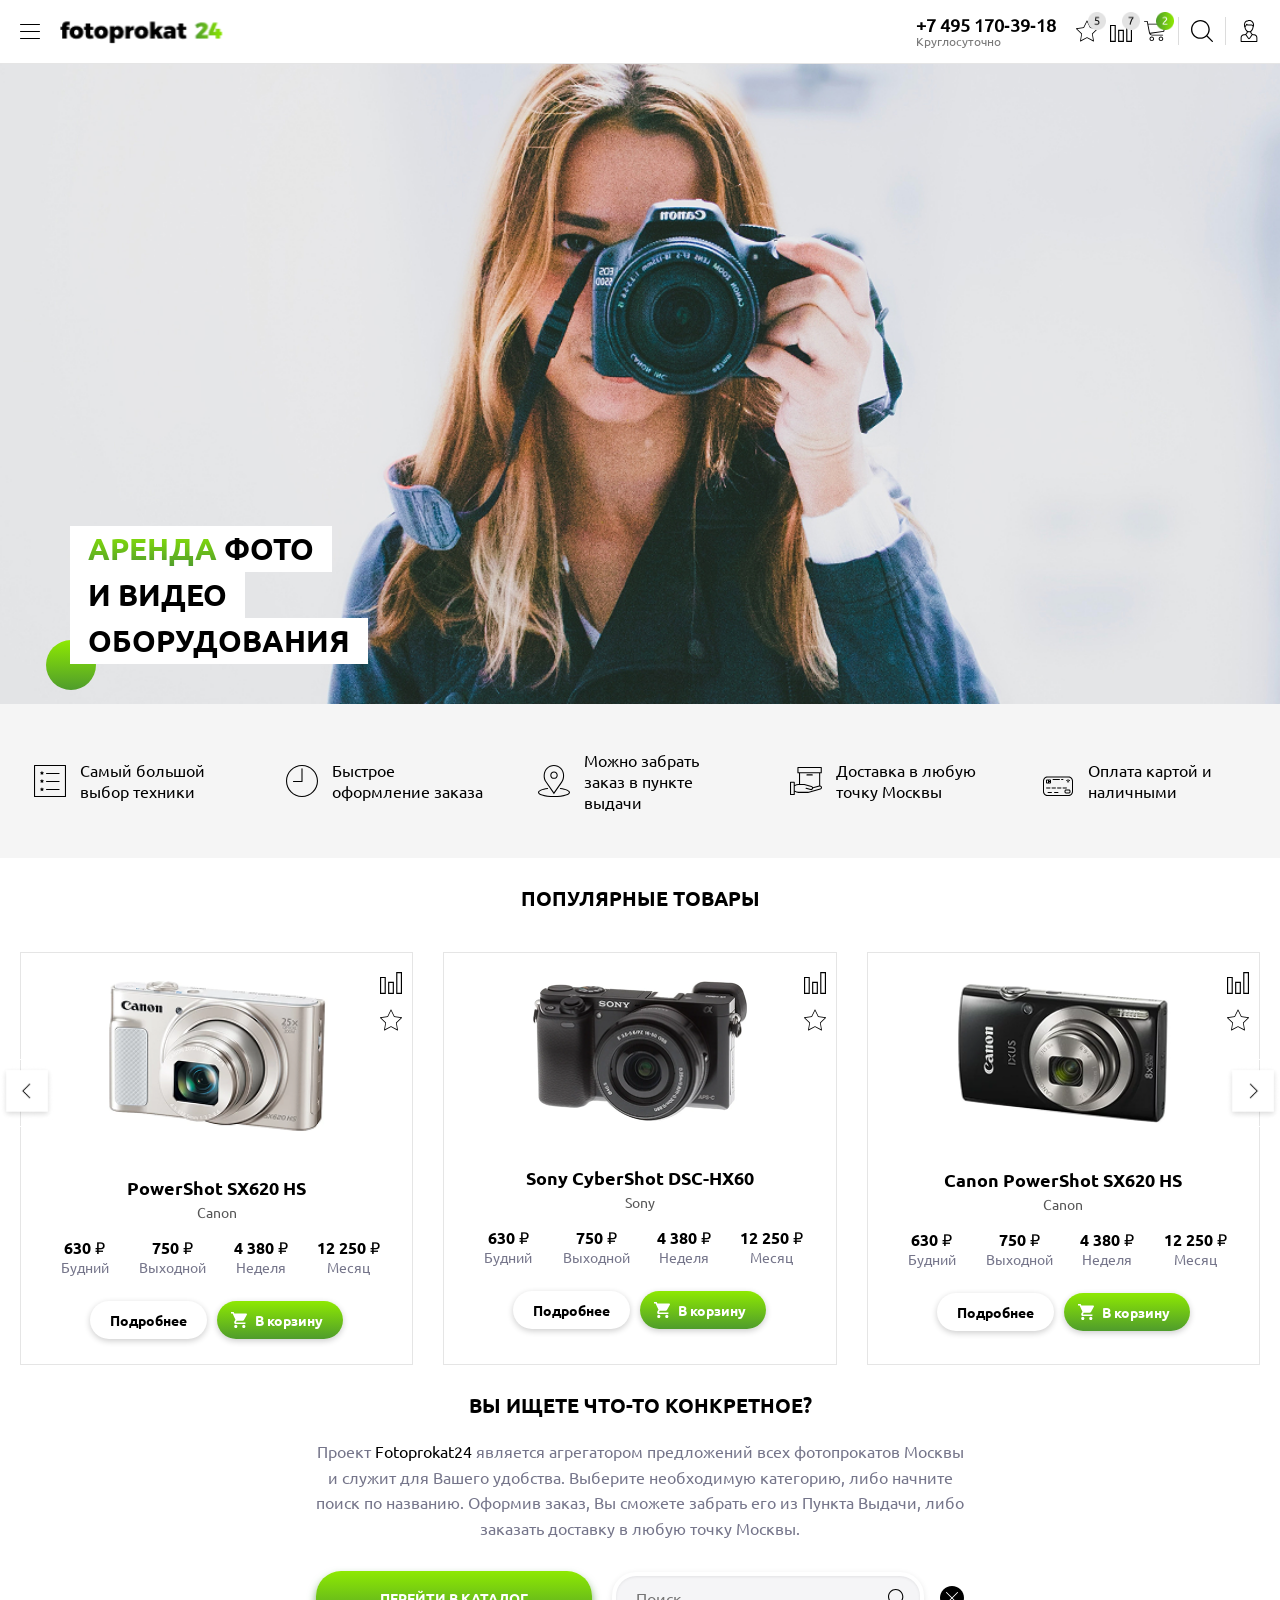
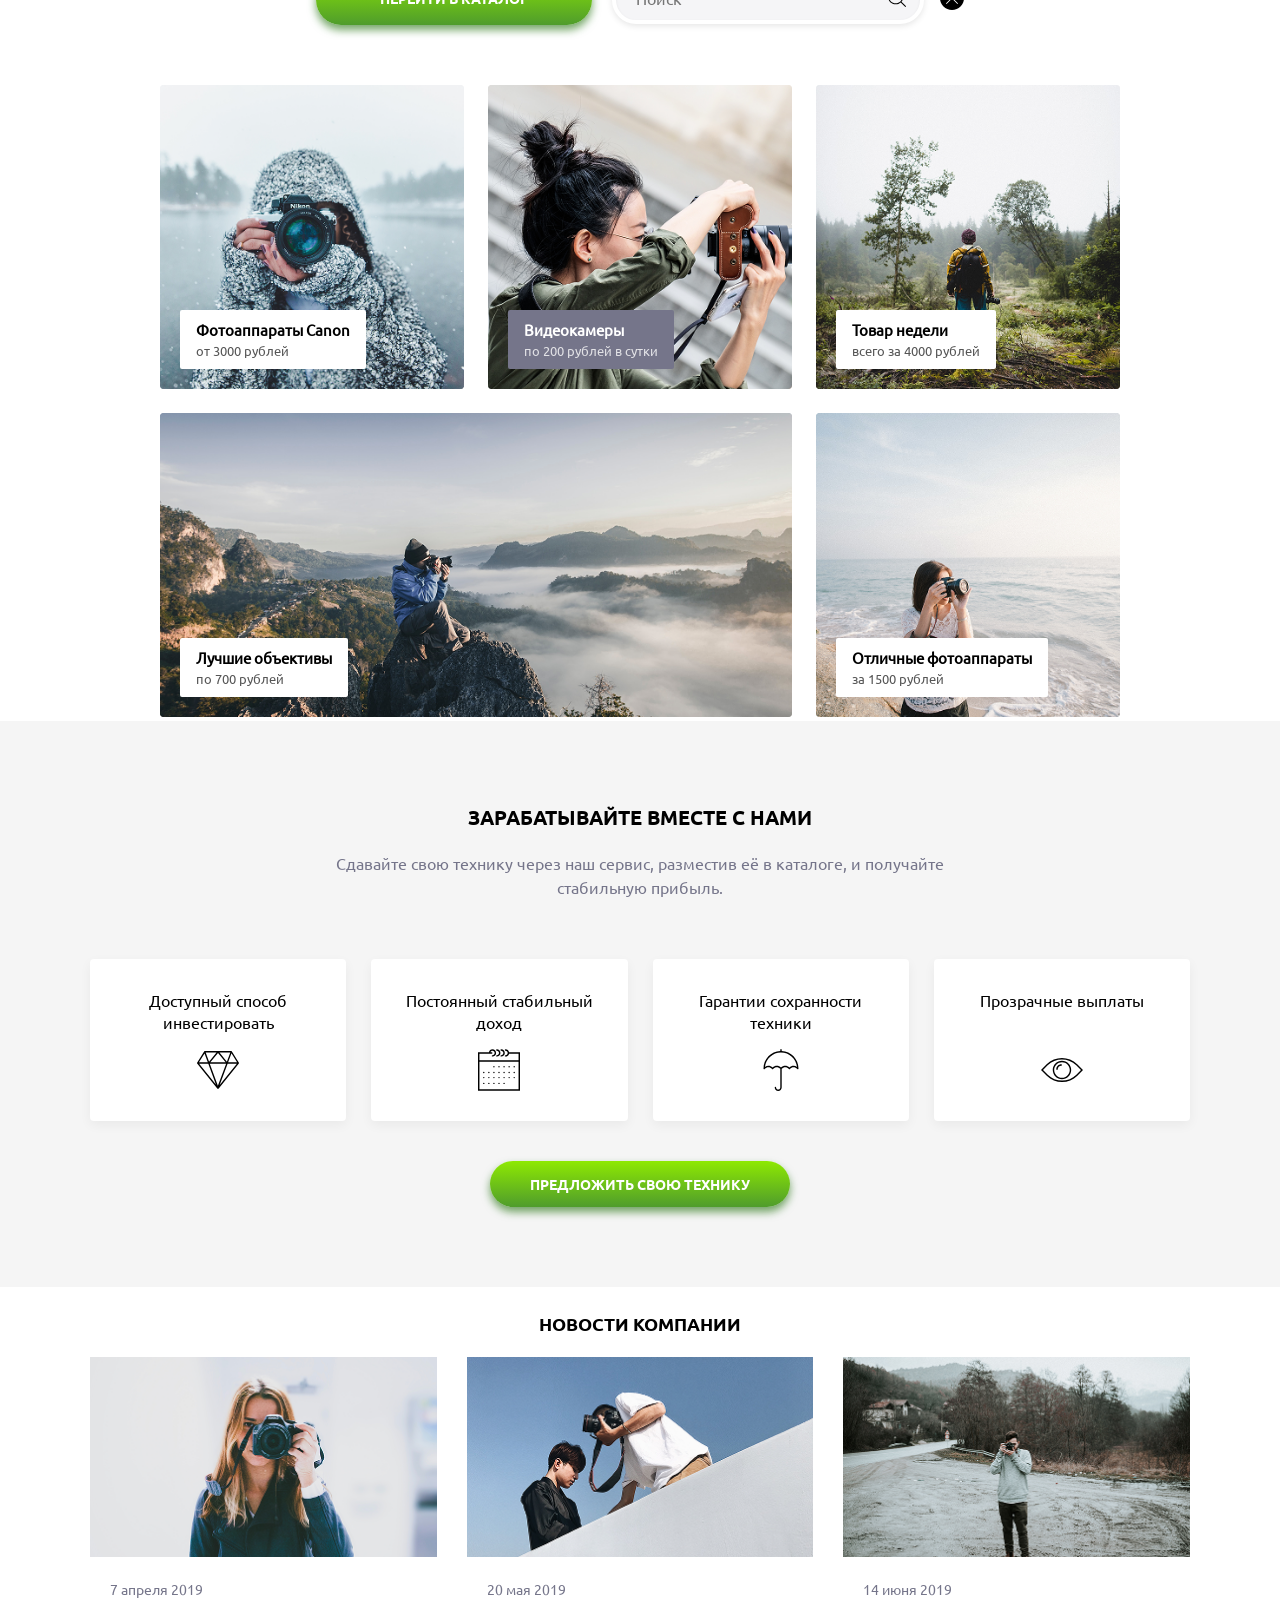
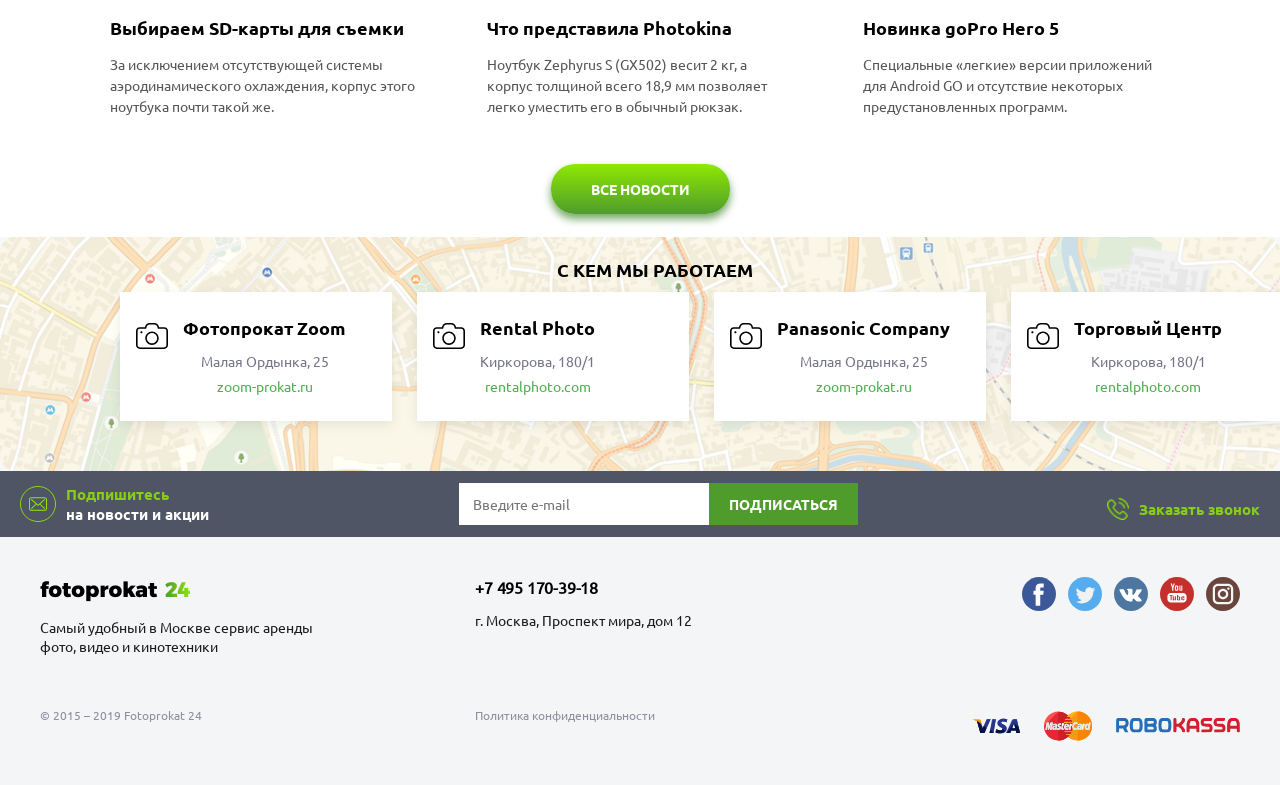
==== commit f2455b14: "+" ====
--- a/website(hand)/website(hand).html
+++ b/website(hand)/website(hand).html
@@ -10,6 +10,7 @@
 
 <body>
 
+    <!-- Шапка-->  
 <header class="header">
     <div class="header__inner">
 
@@ -80,7 +81,7 @@
             </div> 
         </div>
     </div>
-
+     <!-- Всплывающее меню -->  
     <div class="header__menu" id="headerMenu">
         <div class="header__menu-inner">
             
@@ -136,6 +137,7 @@
     </div>
 </section>
 
+ <!--Преимущества-->  
 <section class="features">
    <div class="features__inner">
 
@@ -179,6 +181,7 @@
 
         <div class="popular__grid">
 
+             <!-- Карточка 1 -->  
             <div class="product-card">
                 <div class="product-icons">
                     <img src="image/compareBlack.svg" alt="Сравнение" class="product-icons__img">
@@ -214,7 +217,8 @@
                     <a href="#" class="btn-dark">В корзину</a>
                 </div>
             </div>
-
+            
+             <!-- Карточка 2-->  
             <div class="product-card">
                 <div class="product-icons">
                     <img src="image/compareBlack.svg" alt="Сравнение" class="product-icons__img">
@@ -251,6 +255,7 @@
                 </div>
             </div>
 
+             <!-- Карточка 3-->  
             <div class="product-card">
                 <div class="product-icons">
                     <img src="image/compareBlack.svg" alt="Сравнение" class="product-icons__img">
@@ -305,8 +310,7 @@
             Пункта Выдачи, либо заказать доставку в любую точку Москвы.
         </p>
 
-       
-
+    
         <div class="search-info__actions">
             <a href="#" class="search-info__btn">ПЕРЕЙТИ В КАТАЛОГ</a>
 
@@ -322,6 +326,7 @@
 
     </div>
 
+     <!-- Категории-->  
     <div class="categories-grid">
 
     <div class="category-card" style="background-image: url('image/photo-7.png');">
@@ -348,8 +353,7 @@
 
 </section>
 
- <!-- Раздел "Зарабатывайте вместе с нами" -->
-<section class="how-it-works py-5 d-none d-sm-block">
+<section class="how-it-works">
     <div class="how-container">
 
         <h2 class="how-title">ЗАРАБАТЫВАЙТЕ ВМЕСТЕ С НАМИ</h2>
@@ -390,7 +394,6 @@
 
         </div>
 
-        <!-- КНОПКА  -->
         <a href="#" class="how-btn">ПРЕДЛОЖИТЬ СВОЮ ТЕХНИКУ</a>
 
     </div>
@@ -398,7 +401,7 @@
 
 
  <!-- Новости компании -->
-<section class="news py-5 bg-white d-none d-sm-block">
+<section class="news">
     <div class="news-container">
 
         <h2 class="news-title">НОВОСТИ КОМПАНИИ</h2>
@@ -447,7 +450,7 @@
 
 
  <!-- Раздел "С кем мы работаем?" -->
-<section class="partners py-5 bg-light-section d-none d-sm-block">
+<section class="partners">
     <div class="partners-bg">
 
         <h2 class="partners-title">С КЕМ МЫ РАБОТАЕМ</h2>
@@ -496,9 +499,8 @@
 </section>
 
 
-
- <!-- Подпишись -->
-<section class="subscribe-section d-none d-sm-block">
+ <!-- раздел подпишись -->
+<section class="subscribe-section">
     <div class="subscribe-wrapper">
 
         <!-- Левый блок -->
@@ -533,8 +535,8 @@
     </div>
 </section>
 
-<!-- Подвал -->
-<footer class="footer py-5 bg-footer-grey d-none d-sm-block">
+ <!-- Подвал-->
+<footer class="footer">
     <div class="footer-wrapper">
         <div class="footer-col footer-info">
            <div class="footer-logo">
@@ -570,6 +572,5 @@
         </div>
     </div>
 </footer>
-
 </body>
 </html>
--- a/website(hand)/css/style.css
+++ b/website(hand)/css/style.css
@@ -17,31 +17,32 @@
     background: #fff;
 }
 
-
-/* Шапка (flex)*/
+/* Шапка (flex) — общий контейнер шапки */
 .header {
     background: #fff;
-    border-bottom: 1px solid #e5e5e5;
-    padding: 15px 0;
-    position: relative; /* Чтобы меню позиционировалось относительно шапки */
-}
-
+    border-bottom: 1px solid #e5e5e5; /* тонкая линия снизу */
+    padding: 15px 0; /* отступы сверху/снизу */
+    position: relative; 
+}
+
+/* Внутренний контейнер — выравнивание элементов по краям */
 .header__inner {
     max-width: 1400px;
     margin: 0 auto;
     padding: 0 20px;
     display: flex;
-    justify-content: space-between;
+    justify-content: space-between; /* логотип слева, иконки справа */
     align-items: center;
 }
 
-/* Левая часть */
+/* Левая часть шапки */
 .header__left {
     display: flex;
     align-items: center;
-    gap: 20px;
-}
-
+    gap: 20px; /* расстояние между элементами */
+}
+
+/* Бургер-меню (десктоп) */
 .header__burger {
     background: none;
     border: none;
@@ -60,12 +61,13 @@
     cursor: pointer; 
 }
 
-/* Логотип */
+/* Логотип — картинка */
 .header__logo img {
     height: 28px;
     width: auto;
 }
 
+/* Мобильный логотип скрыт */
 .logo-mobile {
     display: none;
 }
@@ -76,19 +78,21 @@
     margin-right: auto;
 }
 
-/* Правая часть */
+/* Правая часть шапки */
 .header__right {
     display: flex;
     align-items: center;
     gap: 20px;
 }
 
+/* Вертикальная линия-разделитель */
 .header__divider {
     width: 1px;
     height: 28px;
     background: #dcdcdc;
 }
 
+/* Блок телефона */
 .header__phone {
     display: flex;
     flex-direction: column;
@@ -106,19 +110,21 @@
     color: #777;
 }
 
+/* Иконки справа */
 .header__icons {
     display: flex;
     align-items: center;
     gap: 12px;
 }
 
+/* Общий стиль иконок */
 .icon-img {
     width: 22px;
     height: 22px;
     cursor: pointer; 
 }
 
-/* Мобильные иконки слева */
+/* Мобильные иконки слева — скрыты */
 .header__mobile-left {
     display: none;
 }
@@ -127,29 +133,31 @@
     display: none;
 }
 
-/* Анимация логотипа */
+/* Логотип — добавлена анимация */
 .header__logo {
     display: inline-flex;
     align-items: center;
     cursor: pointer; 
 }
 
+/* Плавная анимация логотипа */
 .header__logo img {
     transition: transform 0.8s cubic-bezier(0.25, 1, 0.5, 1), filter 0.3s ease;
     backface-visibility: hidden;
 }
 
+/* Увеличение логотипа при наведении */
 .header__logo:hover img {
     transform: scale(1.04); 
     filter: brightness(1.08); 
 }
 
-/* Эффект при клике на логотип */
+/* Эффект при клике */
 .header__logo:active img {
     transform: scale(0.98);
 }
 
-/* Контейнер для иконки и кружка с цифрой */
+/* Контейнер для иконки с кружком */
 .img-badge-container {
     position: relative;
     display: inline-flex;
@@ -158,7 +166,7 @@
     cursor: pointer; 
 }
 
-/*кружок с номером над иконкой */
+/* Маленький кружок с числом */
 .badge-img {
     width: 18px;    
     height: 18px;
@@ -169,25 +177,27 @@
     pointer-events: none; 
 }
 
-/* плавный переход цвета для всех картинок-иконок */
+/* Плавный переход цвета иконок */
 .header__burger img,
 .icon-img {
     transition: filter 0.25s ease-in-out;
 }
 
-/* иконки зеленые при наведении */
+/* Иконки становятся зелёными при наведении */
 .header__burger:hover img,
 .img-badge-container:hover .icon-img,  
 .icon-img:hover { 
     filter: invert(53%) sepia(85%) saturate(389%) hue-rotate(52deg) brightness(93%) contrast(85%) !important;
 }
 
+/* Позиционирование для подчёркивания */
 .header__burger,
 .img-badge-container,
 .header__icons > .icon-img { 
     position: relative;
 }
 
+/* Линия-подчёркивание под иконкой */
 .header__burger::after,
 .img-badge-container::after {
     content: "";
@@ -203,12 +213,13 @@
     z-index: 5;
 }
 
+/* Подчёркивание появляется при наведении */
 .header__burger:hover::after,
 .img-badge-container:hover::after {
     transform: translateX(-50%) scaleX(1); 
 }
 
-/* Стили для выпадающего окна*/
+/* Выпадающее меню — скрыто по умолчанию */
 .header__menu {
     position: absolute;
     top: 100%; 
@@ -218,22 +229,23 @@
     background: #fff;
     border-top: 1px solid #f3f3f3;
     border-bottom: 1px solid #e5e5e5;
-    box-shadow: 0 15px 30px rgba(0, 0, 0, 0.05);
+    box-shadow: 0 15px 30px rgba(0, 0, 0, 0.05); /* мягкая тень */
     z-index: 100;
     
     opacity: 0;
     visibility: hidden;
-    transform: translateY(-10px);
+    transform: translateY(-10px); /* лёгкий подъём */
     transition: opacity 0.25s ease, transform 0.25s ease, visibility 0.25s;
 }
 
-/* Класс отображения меню */
+/* Меню активно — показываем */
 .header__menu.is-active {
     opacity: 1;
     visibility: visible;
     transform: translateY(0);
 }
 
+/* Внутренний контейнер меню */
 .header__menu-inner {
     max-width: 1400px;
     margin: 0 auto;
@@ -241,25 +253,26 @@
     display: flex;
 }
 
+/* Колонки меню */
 .header__menu-col {
     display: flex;
     flex-direction: column;
 }
 
-/* Левая колонка (Каталог) */
+/* Левая колонка */
 .header__menu-col--catalog {
     width: 340px;
     border-right: 1px solid #e5e5e5;
     padding-right: 20px;
 }
 
-/* Правая колонка (Инфо ссылки) */
+/* Правая колонка */
 .header__menu-col--info {
     padding-left: 50px;
     justify-content: flex-start;
 }
 
-/* Заголовки "Каталог" и "Новинки в прокате" */
+/* Заголовки меню */
 .header__menu-title {
     font-size: 18px;
     font-weight: 700;
@@ -271,11 +284,12 @@
     transition: color 0.2s ease;
 }
 
+/* Ховер заголовков */
 .header__menu-title:hover {
     color: #4F9C2C;
 }
 
-/* Зеленый маркер-кружок перед текстом */
+/* Маленький зелёный кружок перед текстом */
 .header__menu-title--green::before {
     content: "";
     width: 6px;
@@ -286,7 +300,7 @@
     display: inline-block;
 }
 
-/* Списки ссылок */
+/* Список ссылок меню */
 .header__menu-list {
     list-style: none;
     padding: 0;
@@ -301,6 +315,7 @@
     margin-bottom: 0;
 }
 
+/* Ссылки меню */
 .header__menu-list a {
     font-size: 15px;
     color: #000;
@@ -308,31 +323,26 @@
     transition: color 0.2s ease;
 }
 
-/* Ховер на ссылки */
+/* Ховер ссылок */
 .header__menu-list a:hover {
     color: #4F9C2C;
 }
 
-/* Активный пункт ("Операторское оборудование") */
-.header__menu-list a.active {
-    color: #8EE902;
-    font-weight: 500;
-}
-
-/* Прижатие новинок к низу левой колонки */
+/* Прижимаем блок вниз */
 .mt-auto {
     margin-top: auto;
     padding-top: 25px;
     margin-bottom: 0;
 }
 
-/* Адаптив */
+/* Адаптив — планшет */
 @media (max-width: 992px) {
     .header__phone {
-        display: none;
-    }
-}
-
+        display: none; /* скрываем телефон */
+    }
+}
+
+/* Адаптив — мобильная версия */
 @media (max-width: 576px) {
     .header__divider {
         display: none;
@@ -342,9 +352,10 @@
         display: none !important; 
     }
     .logo-mobile {
-        display: block;
-    }
-
+        display: block; /* показываем мобильный логотип */
+    }
+
+    /* Перестраиваем сетку шапки */
     .header__inner {
         display: grid;
         grid-template-columns: 1fr auto 1fr;
@@ -352,6 +363,7 @@
         padding: 0 10px;
     }
 
+    /* Иконки слева */
     .header__mobile-left {
         display: flex;
         gap: 12px;
@@ -359,10 +371,12 @@
         grid-column: 1;
     }
 
+    /* Левая часть скрыта */
     .header__left {
         display: none;
     }
 
+    /* Логотип по центру */
     .header__logo {
         grid-column: 2;
         display: flex;
@@ -370,6 +384,7 @@
         margin: 0;
     }
 
+    /* Правая часть */
     .header__right {
         grid-column: 3;
         display: flex;
@@ -377,46 +392,54 @@
         gap: 0;
     }
 
+    /* Иконки справа */
     .header__icons {
         display: flex;
         gap: 12px;
         align-items: center;
     }
 
+    /* Скрываем лишние иконки */
     .hide-on-mobile,
     .icon-user {
         display: none !important;
     }
 
+    /* Показываем замок */
     .icon-lock {
         display: block;
         width: 20px;
         height: 20px;
     }
 
+    /* Мобильный бургер */
     .mobile-burger {
         display: flex;
         align-items: center;
     }
 
+    /* Уменьшаем иконки */
     .header__right .icon-img,
     .header__mobile-left .icon-img {
         width: 20px;
         height: 20px;
     }
 
+    /* Подчёркивание ближе */
     .img-badge-container::after,
     .mobile-burger::after,
     .header__icons > .icon-img::after {
         bottom: -15px; 
     }
 
+    /* Меню в колонку */
     .header__menu-inner {
         flex-direction: column;
         gap: 25px;
         padding: 20px 15px;
     }
 
+    /* Левая колонка — на всю ширину */
     .header__menu-col--catalog {
         width: 100%;
         border-right: none;
@@ -425,6 +448,7 @@
         padding-bottom: 20px;
     }
 
+    /* Правая колонка */
     .header__menu-col--info {
         padding-left: 0;
     }
@@ -434,28 +458,27 @@
         padding-top: 0;
     }
 }
-
-/* Главный экран (flex)*/
+/* Главный экран (flex) — большой фон с картинкой */
 .hero {
     height: 600px;
-    background: url("../image/header.jpg") center/cover no-repeat;
-    display: flex;
-    align-items: flex-end;
+    background: url("../image/header.jpg") center/cover no-repeat; /* картинка на весь экран */
+    display: flex;
+    align-items: flex-end; /* текст прижат вниз */
     padding-bottom: 40px;
     position: relative;
 }
 
-/* Текстовый блок */
+/* Текстовый блок — контейнер для строк текста */
 .hero-title {
-    position: relative; /* кружок будет привязан сюда */
-    z-index: 2; /* текст выше кружка */
+    position: relative; 
+    z-index: 2; /* текст поверх круга */
     display: flex;
     flex-direction: column;
     align-items: flex-start;
-    margin-left: 70px;
-}
-
-/* Фон текста */
+    margin-left: 70px; /* отступ слева */
+}
+
+/* Белые плашки под текст */
 .hero-line {
     background: #ffffff;
     padding: 8px 18px;
@@ -466,114 +489,119 @@
     color: #000;
     display: inline-block;
     position: relative;
-    z-index: 3; 
-}
-
-/* Градиентное слово */
+    z-index: 3; /* выше круга */
+}
+
+/* Градиентное слово — зелёный текст */
 .hero-word-gradient {
     background: linear-gradient(180deg, #8EE902 0%, #4F9C2C 100%);
-    -webkit-background-clip: text;
+    -webkit-background-clip: text; /* делает текст прозрачным и показывает градиент */
     background-clip: text;
     color: transparent;
 }
 
-/* Кружок */
+/* Кружок — декоративный элемент за текстом */
 .hero-circle {
     position: absolute;
     width: 50px;
     height: 50px;
     background: linear-gradient(180deg, #8EE902 0%, #4F9C2C 100%);
-    border-radius: 50%;
-    top: 114px;
+    border-radius: 50%; /* круг */
+    top: 114px; /* позиция по макету */
     left: -24px;
-    z-index: 1; 
-}
-
-/* Планшет */
+    z-index: 1; /* под текстом */
+}
+
+/* Планшет — уменьшаем размеры и меняем фон */
 @media (max-width: 992px) {
     .hero {
         height: 500px;
-        background: url("../image/headerTablet.png") top center/cover no-repeat;
+        background: url("../image/headerTablet.png") top center/cover no-repeat; /* планшетная картинка */
     }
 
     .hero-title {
-        margin-left: 40px;
+        margin-left: 40px; /* меньше отступ */
     }
 
     .hero-line {
         font-size: 26px;
-        padding: 7px 16px;
+        padding: 7px 16px; /* уменьшенные плашки */
     }
 
     .hero-circle {
-        top: 96px;
+        top: 96px; /* подгон под макет */
         left: -24px;
     }
 }
 
-/* Мобильный */
+/* Мобильный — ещё меньше размеры и другая картинка */
 @media (max-width: 576px) {
     .hero {
         height: 420px;
-        background: url("../image/headerPhone.png") top center/cover no-repeat;
+        background: url("../image/headerPhone.png") top center/cover no-repeat; /* мобильная картинка */
     }
 
     .hero-title {
-        margin-left: 20px;
+        margin-left: 20px; /* минимальный отступ */
     }
 
     .hero-line {
         font-size: 22px;
-        padding: 6px 14px;
+        padding: 6px 14px; /* компактные плашки */
     }
 
     .hero-circle {
         width: 35px;
-        height: 35px;
+        height: 35px; /* маленький круг */
         top: 84px;
         left: -17px;
     }
 }
 
 
-/* Преимущества*/
+/* Преимущества — общий блок секции */
 .features {
-    padding: 30px 0;
-    background: #F5F5F5;
-}
-
+    padding: 30px 0; /* вертикальные отступы */
+    background: #F5F5F5; /* серый фон */
+}
+
+/* Внутренняя сетка — 5 колонок на десктопе */
 .features__inner {
     max-width: 1400px;
     margin: 0 auto;
     padding: 0 20px;
 
     display: grid;
-    grid-template-columns: repeat(5, 1fr); 
-    gap: 20px;
-}
-
+    grid-template-columns: repeat(5, 1fr); /* 5 карточек в ряд */
+    gap: 20px; /* расстояние между карточками */
+}
+
+/* На больших экранах сбрасываем grid-area */
 @media (min-width: 992px) {
     .feature-item {
         grid-area: unset !important;
     }
 }
 
+/* Карточка преимущества */
 .feature-item {
     display: flex;
     align-items: center;
-    gap: 14px;
+    gap: 14px; /* расстояние между иконкой и текстом */
   
     border-radius: 10px;
     padding: 16px 14px;
 
-    min-width: 0;
-}
-
+    min-width: 0; /* предотвращает переполнение */
+}
+
+/* Иконка внутри карточки */
 .feature-item img {
     width: 32px;
     height: 32px;
 }
 
+/* Текст карточки */
 .feature-item p {
     margin: 0;
     font-size: 16px;
@@ -581,15 +609,16 @@
     line-height: 1.3;
 }
 
-/* Планшетная версия*/
+/* Планшетная версия — 3 колонки + сетка по макету */
 @media (max-width: 992px) {
     .features__inner {
-        grid-template-columns: repeat(3, 1fr);
+        grid-template-columns: repeat(3, 1fr); /* 3 в ряд */
         grid-template-areas:
             "f1 f2 f3"
-            "f4 f5 .";
-    }
-
+            "f4 f5 ."; /* последняя ячейка пустая */
+    }
+
+    /* Привязка карточек к областям */
     .feature-item:nth-child(1) { grid-area: f1; }
     .feature-item:nth-child(2) { grid-area: f2; }
     .feature-item:nth-child(3) { grid-area: f3; }
@@ -597,42 +626,43 @@
     .feature-item:nth-child(5) { grid-area: f5; }
 }
 
-/* Мобильная версия*/
+/* Мобильная версия */
 @media (max-width: 576px) {
     .features__inner {
-        grid-template-columns: repeat(2, 1fr);
-        grid-template-areas: none;
+        grid-template-columns: repeat(2, 1fr); /* 2 в ряд */
+        grid-template-areas: none; /* убираем планшетную сетку */
     }
 
     .feature-item {
         min-width: 0;
-        flex-wrap: wrap;
-        grid-area: unset !important; 
-    }
-
+        flex-wrap: wrap; /* перенос текста */
+        grid-area: unset !important;
+    }
+
+    /* Последняя карточка — на всю ширину */
     .feature-item:last-child {
         grid-column: 1 / -1;
     }
 
- /* фон секции — белый */
+    /* Фон секции — белый */
     .features {
         background: #ffffff;
     }
 
-    /* сетка 2 в ряд */
+    /* Сетка 2 в ряд с меньшим расстоянием */
     .features__inner {
         grid-template-columns: repeat(2, 1fr);
         gap: 14px;
         grid-template-areas: none;
     }
 
-    /* карточки */
+    /* Мобильная карточка — вертикальная */
     .feature-item {
         background: #F5F5F5;
         border-radius: 0px;
 
         display: flex;
-        flex-direction: column; /* вертикально */
+        flex-direction: column; /* иконка сверху */
         justify-content: center;
         align-items: center;
 
@@ -644,54 +674,53 @@
         grid-area: unset !important;
     }
 
-    /* иконка по центру, чуть больше */
+    /* Иконка больше и по центру */
     .feature-item img {
         width: 40px;
         height: 40px;
         margin-bottom: 10px;
     }
 
-    /* текст по центру */
+    /* Текст по центру */
     .feature-item p {
         font-size: 14px;
         line-height: 1.25;
         margin: 0;
     }
 
-    /* последний — на всю ширину */
+    /* Последняя карточка — выше остальных */
     .feature-item:last-child {
         grid-column: 1 / -1;
         height: 140px;
     }
 }
 
-
-
-/* Раздел "Популярные товары" (grid) */
+/* Раздел "Популярные товары" — общий контейнер */
 .popular {
-    padding: 10px 0;
+    padding: 10px 0; /* отступы сверху и снизу */
 }
 
 .popular__title {
     font-size: 20px;
     font-weight: 800;
-    text-align: center;
+    text-align: center; /* заголовок по центру */
     margin-bottom: 40px;
     font-family: "Ubuntu_bold", sans-serif;
 }
 
-/* Обертка слайдера для позиционирования стрелок */
+/* Обёртка слайдера — нужна для позиционирования стрелок */
 .popular-slider-wrapper {
     position: relative;
     max-width: 1400px;
-    margin: 0 auto;
-}
-
+    margin: 0 auto; /* центрируем */
+}
+
+/* Сетка карточек — 3 в ряд */
 .popular__grid {
     padding: 0 20px;
     display: grid;
-    grid-template-columns: repeat(3, 1fr);
-    gap: 30px;
+    grid-template-columns: repeat(3, 1fr); /* 3 колонки */
+    gap: 30px; /* расстояние между карточками */
 }
 
 /* Карточка товара */
@@ -701,26 +730,27 @@
     padding: 25px;
     text-align: center;
     font-family: "Ubuntu", sans-serif;
-    position: relative; /* нужно для абсолютного позиционирования иконок */
-    transition: transform 0.3s ease, box-shadow 0.3s ease;
-}
-
+    position: relative; /* нужно для иконок */
+    transition: transform 0.3s ease, box-shadow 0.3s ease; /* плавные эффекты */
+}
+
+/* Подъём карточки при наведении */
 .product-card:hover {
     transform: translateY(-5px);
     box-shadow: 0 10px 30px rgba(0, 0, 0, 0.08);
 }
 
-/* Блок с иконками избранного и сравнения внутри карточки */
+/* Иконки избранного/сравнения */
 .product-icons {
     position: absolute;
     top: 15px;
     right: 15px;
     display: flex;
     gap: 10px;
-    z-index: 10;
-}
-
-/* Эффект для иконок*/
+    z-index: 10; /* поверх картинки */
+}
+
+/* Иконки внутри карточки */
 .product-icons__img {
     width: 20px;
     height: 20px;
@@ -728,26 +758,29 @@
     transition: transform 0.25s ease, filter 0.25s ease;
 }
 
-/* ховер эффект */
+/* Ховер по иконкам */
 .product-icons__img:hover {
     filter: invert(53%) sepia(85%) saturate(389%) hue-rotate(52deg) brightness(93%) contrast(85%) !important;
-    transform: scale(1.2);
+    transform: scale(1.2); /* увеличение */
 }
 
 .product-icons__img:active {
-    transform: scale(0.9);
-}
-
+    transform: scale(0.9); /* эффект нажатия */
+}
+
+/* Фото товара */
 .product-img {
     width: 65%;
     margin-bottom: 20px;
     transition: transform 0.3s ease;
 }
 
+/* Лёгкое увеличение фото при наведении */
 .product-card:hover .product-img {
     transform: scale(1.03);
 }
 
+/* Название товара */
 .product-name {
     font-size: 18px;
     font-weight: 700;
@@ -755,13 +788,14 @@
     font-family: "Ubuntu_bold", sans-serif;
 }
 
+/* Бренд */
 .product-brand {
     font-size: 14px;
     color: #555;
     margin-bottom: 16px;
 }
 
-/* Цены */
+/* Блок цен */
 .product-prices {
     display: flex;
     justify-content: space-between;
@@ -769,6 +803,7 @@
     margin-bottom: 25px;
 }
 
+/* Каждая цена */
 .price-item {
     display: flex;
     flex-direction: column;
@@ -786,13 +821,14 @@
     color: #75758A;
 }
 
-/* Кнопки */
+/* Кнопки под карточкой */
 .product-buttons {
     display: flex;
     justify-content: center;
     gap: 10px;
 }
 
+/* Общий стиль кнопок */
 .btn-outline,
 .btn-dark {
     display: flex;
@@ -808,6 +844,7 @@
     transition: 0.25s ease-in-out;
 }
 
+/* Белая кнопка */
 .btn-outline {
     background: #ffffff;
     color: #000000;
@@ -816,11 +853,13 @@
     box-shadow: 0 2px 6px rgba(0, 0, 0, 0.20);
 }
 
+/* Анимация иконки внутри кнопки */
 .btn-outline img, 
 .btn-outline svg {
     transition: filter 0.25s ease-in-out, transform 0.25s ease-in-out;
 }
 
+/* Ховер белой кнопки */
 .btn-outline:hover {
     background: #ffffff;
     color: #4F9C2C;
@@ -830,19 +869,21 @@
 .btn-outline:hover img,
 .btn-outline:hover svg {
     filter: invert(53%) sepia(85%) saturate(389%) hue-rotate(52deg) brightness(93%) contrast(85%);
-    transform: translateX(2px);
-}
-
+    transform: translateX(2px); /* лёгкий сдвиг */
+}
+
+/* Зелёная кнопка */
 .btn-dark {
     background: linear-gradient(180deg, #8EE902 0%, #4F9C2C 100%);
     color: #ffffff;
     box-shadow: 0 2px 6px rgba(0, 0, 0, 0.20); 
     border: none;
     position: relative;
-    padding-left: 38px;
+    padding-left: 38px; /* место под иконку */
     border-radius: 24px;
 }
 
+/* Иконка корзины внутри кнопки */
 .btn-dark::before {
     content: "";
     width: 16px;
@@ -857,6 +898,7 @@
     transition: filter 0.25s ease-in-out, transform 0.25s ease-in-out; 
 }
 
+/* Ховер зелёной кнопки */
 .btn-dark:hover {
     background: #ffffff;
     color: #4F9C2C;
@@ -868,6 +910,7 @@
     transform: translateY(-50%) scale(1.1);
 }
 
+/* Эффект нажатия */
 .btn-outline:active,
 .btn-dark:active {
     transform: scale(0.96);
@@ -887,32 +930,32 @@
 .left-arrow { left: -10px; }
 .right-arrow { right: -10px; }
 
-
-/* Адаптив карточек */
+/* Адаптив — планшет */
 @media (max-width: 992px) {
     .popular__grid {
-        grid-template-columns: repeat(2, 1fr);
+        grid-template-columns: repeat(2, 1fr); /* 2 карточки в ряд */
     }
     .product-card:nth-child(3) {
-        display: none;
-    }
-}
-
+        display: none; /* скрываем третью */
+    }
+}
+
+/* Адаптив — мобильный */
 @media (max-width: 576px) {
     .popular__grid {
-        grid-template-columns: repeat(1, 1fr);
+        grid-template-columns: repeat(1, 1fr); /* 1 карточка */
     }
 
     .product-card:nth-child(3) {
-        display: block;
+        display: block; /* снова показываем */
     }
 
     .popular-arrow {
-        display: none !important;
-    }
-}
-
-/* Стрелки */
+        display: none !important; /* стрелки скрыты */
+    }
+}
+
+/* Стрелки — внешний вид */
 .popular-slider-wrapper {
     position: relative;
 }
@@ -924,7 +967,7 @@
 
     width: 68px;
     height: 68px;
-    background: #ffffff00;
+    background: #ffffff00; /* прозрачный фон */
     border: 1px solid #ffffff;
     border-radius: 6px;
 
@@ -950,7 +993,7 @@
     object-fit: contain;
 }
 
-/* иконки на фото (правый верхний угол)*/
+/* Иконки на фото — вертикальный столбец */
 .product-card {
     position: relative;
 }
@@ -961,7 +1004,7 @@
     right: 10px;
 
     display: flex;
-    flex-direction: column;
+    flex-direction: column; /* иконки одна под другой */
     gap: 15px;
 }
 
@@ -971,30 +1014,32 @@
     object-fit: contain;
 }
 
-
-/* Раздел "Вы ищете что-то конкретное? */
+/* Раздел "Вы ищете что-то конкретное?" — общий блок */
 .search-info {
     padding: 0px 0px 4px;
-    background: #ffffff;
+    background: #ffffff; /* белый фон */
 }
 
 .black-text {
-    color: #000000;
-}
-
+    color: #000000; /* чёрный текст */
+}
+
+/* Контейнер текста и кнопок */
 .search-info__container {
     max-width: 900px;
-    margin: 0 auto;
+    margin: 0 auto; /* центрируем */
     text-align: center;
     padding: 0 20px;
 }
 
+/* Заголовок */
 .search-info__title {
     font-size: 20px;
     font-family: "Ubuntu_bold", sans-serif;
     margin-bottom: 20px;
 }
 
+/* Подзаголовок */
 .search-info__text {
     font-size: 16px;
     line-height: 1.6;
@@ -1007,15 +1052,15 @@
     text-align: center;
 }
 
-/* Кнопка + поиск */
+/* Кнопка + поле поиска */
 .search-info__actions {
     display: flex;
     justify-content: center;
     align-items: center;
-    gap: 20px;
-}
-
-/* Кнопка */
+    gap: 20px; /* расстояние между элементами */
+}
+
+/* Зелёная кнопка */
 .search-info__btn {
     background: linear-gradient(180deg, #8EE902 0%, #4F9C2C 100%);
     color: #ffffff;
@@ -1031,17 +1076,18 @@
     cursor: pointer;
 }
 
+/* Ховер кнопки */
 .search-info__btn:hover {
     filter: brightness(1.11);
 }
 
-/* Общий контейнер для поля и крестика */
+/* Обёртка поля поиска и крестика */
 .search-info__search-wrapper {
     display: inline-flex;
-    align-items: center; 
-}
-
-/* Поиск */
+    align-items: center;
+}
+
+/* Контейнер поля */
 .search-info__search {
     position: relative;
 }
@@ -1049,7 +1095,7 @@
 /* Поле ввода */
 .search-info__search input {
     width: 240px;
-    padding: 12px 44px 12px 20px; 
+    padding: 12px 44px 12px 20px; /* место под иконку справа */
     
     background: #F5F5F7;
     color: #75758A;
@@ -1066,7 +1112,7 @@
     outline: none;
 }
 
-/* Иконка "поиск"*/
+/* Иконка поиска внутри поля */
 .search-info__search::after {
     content: "";
     width: 18px;
@@ -1080,13 +1126,13 @@
     right: 18px; 
     top: 50%;
     transform: translateY(-50%);
-    pointer-events: none;
-}
-
-/* Иконка "закрытия"*/
+    pointer-events: none; /* не кликается */
+}
+
+/* Иконка очистки */
 .search-clear {
     display: inline-block;
-    margin-left: 16px; 
+    margin-left: 16px;
     width: 24px;
     height: 24px;
 
@@ -1096,29 +1142,29 @@
     background-position: center;
 
     cursor: pointer;
-    flex-shrink: 0; 
-}
-
-/* Кнопка для мобильной версии */
+    flex-shrink: 0;
+}
+
+/* Кнопка поиска для мобильной версии */
 .search-mobile-btn {
-    display: none; 
-}
-
-
-
-/*сетка категорий */
+    display: none;
+}
+
+
+
+/* Карточки категорий */
 .category-card {
     position: relative;
-    border-radius: 4px; 
-    overflow: hidden;   
+    border-radius: 4px;
+    overflow: hidden; /* обрезаем края */
     cursor: pointer;
     
-    /* Плавный переход для тени всей карточки */
+    /* Плавная тень и движение */
     transition: box-shadow 0.4s cubic-bezier(0.25, 1, 0.5, 1), 
                 transform 0.4s cubic-bezier(0.25, 1, 0.5, 1);
 }
 
-/* эффект зума фоновой картинки*/
+/* Фоновая картинка с эффектом зума */
 .category-card::before {
     content: "";
     position: absolute;
@@ -1126,16 +1172,15 @@
     left: 0;
     width: 100%;
     height: 100%;
-    background-image: inherit; 
+    background-image: inherit;
     background-size: cover;
     background-position: center;
     z-index: 1;
     
-    /* плавный наезд картинки */
     transition: transform 0.6s cubic-bezier(0.25, 1, 0.5, 1);
 }
 
-/* Фон текста (Обычное состояние плашки) */
+/* Плашка с текстом */
 .category-text {
     position: absolute;
     bottom: 20px;
@@ -1147,17 +1192,16 @@
     font-family: "Ubuntu", sans-serif;
     font-weight: 700;
     line-height: 1.3;
-    z-index: 2; /* Поверх фоновой картинки */
+    z-index: 2; /* поверх картинки */
     border-radius: 2px;
-    overflow: hidden; /* Важно, чтобы градиент не вылезал за скругления плашки */
-    
-    /* Плавный переход для сдвига, изменения цвета букв и подложки */
+    overflow: hidden;
+
     transition: transform 0.35s cubic-bezier(0.25, 1, 0.5, 1), 
                 color 0.35s ease,
                 background-color 0.35s ease;
 }
 
-/* Создаем скрытый градиентный слой внутри плашки (только для НЕ серых карточек) */
+/* Скрытый градиент под текстом */
 .category-text:not(.bg-secondary-gray)::before {
     content: "";
     position: absolute;
@@ -1165,12 +1209,13 @@
     left: 0;
     width: 100%;
     height: 100%;
-    background:#368810d8; /* Твой фирменный градиент */
-    opacity: 0; /* Изначально невидим */
+    background:#368810d8;
+    opacity: 0;
     transition: opacity 0.35s ease;
-    z-index: -1; /* Спрятан строго под текстом */
-}
-
+    z-index: -1;
+}
+
+/* Маленький текст */
 .category-text span {
     font-size: 13px;
     font-weight: 500;
@@ -1178,7 +1223,7 @@
     transition: color 0.35s ease;
 }
 
-/* Вторая (серая) плашка в обычном состоянии */
+/* Серый вариант плашки */
 .bg-secondary-gray {
     background-color: #75758A !important;
     color: #ffffff !important;
@@ -1189,86 +1234,81 @@
 }
 
 
-/* Анимация при наведении (Десктоп) */
+/* Ховер-анимации на десктопе */
 @media (min-width: 993px) {
     .category-card:hover {
-        /* Карточка получает глубокую мягкую тень */
         box-shadow: 0 15px 35px rgba(0, 0, 0, 0.15);
     }
 
-    /* Фоновое изображение плавно увеличивается */
     .category-card:hover::before {
-        transform: scale(1.06);
+        transform: scale(1.06); /* зум картинки */
     }
 
     .category-card:hover .category-text:not(.bg-secondary-gray) {
-        transform: translate(5px, -5px);
+        transform: translate(5px, -5px); /* лёгкий сдвиг */
         color: #ffffff;
     }
     
-    /* Плавно проявляем фирменный градиент */
     .category-card:hover .category-text:not(.bg-secondary-gray)::before {
-        opacity: 1;
+        opacity: 1; /* показываем градиент */
     }
     
-    /* Меняем цвет мелкой подписи на зеленой плашке */
     .category-card:hover .category-text:not(.bg-secondary-gray) span {
         color: #e5f7dd;
     }
 
     .category-card:hover .bg-secondary-gray {
         transform: translate(5px, -5px) !important;
-        background-color: #5d5d6e !important; /* Серый становится чуть глубже, без зелени */
+        background-color: #5d5d6e !important;
         color: #ffffff !important;
     }
 
-    /* Подпись на серой плашке при ховере */
     .category-card:hover .bg-secondary-gray span {
         color: #E2E2E6 !important;
     }
 }
 
 
-/* Desktop-версия сетки */
+/* Desktop-сетка категорий */
 .categories-grid {
     display: grid;
-    grid-template-columns: repeat(3, 1fr); 
+    grid-template-columns: repeat(3, 1fr);
     gap: 24px;
     padding: 0 14px;
     
-    margin: 60px auto 0;  
-    max-width: 960px;     
-}
-
+    margin: 60px auto 0;
+    max-width: 960px;
+}
+
+/* Настройки карточек на больших экранах */
 @media (min-width: 576px) {
-   
     .category-card:nth-child(1),
     .category-card:nth-child(2),
     .category-card:nth-child(3),
     .category-card:nth-child(5) { 
-        grid-column: span 1; 
-        aspect-ratio: 1 / 1;
+        grid-column: span 1;
+        aspect-ratio: 1 / 1; /* квадрат */
         height: auto;
     }
     
     .category-card:nth-child(4) { 
-        grid-column: span 2; 
-        height: 100%;       
-        aspect-ratio: auto; 
+        grid-column: span 2;
+        height: 100%;
+        aspect-ratio: auto;
     } 
 }
 
-/* Планшетная версия */
+/* Планшетная сетка */
 @media (max-width: 991.98px) and (min-width: 576px) {
     .categories-grid {
-        grid-template-columns: repeat(2, 1fr); 
+        grid-template-columns: repeat(2, 1fr);
         grid-template-areas:
-            "c1 c2"   
-            "c3 c5"   
-            "c4 c4";  
+            "c1 c2"
+            "c3 c5"
+            "c4 c4";
         gap: 18px;
         padding: 0 18px;
-        margin-top: 40px; 
+        margin-top: 40px;
     }
 
     .category-card { grid-column: auto !important; }
@@ -1280,27 +1320,27 @@
     .category-card:nth-child(5) { grid-area: c5; }
 
     .category-card:nth-child(4) {
-        height: 200px;       
-        aspect-ratio: auto;  
-    }
-}
-
-    
+        height: 200px;
+        aspect-ratio: auto;
+    }
+}
+
 /* Мобильная версия */
 @media (max-width: 575.98px) {
     .search-info__actions {
-        flex-direction: column;
+        flex-direction: column; /* кнопки одна под другой */
         gap: 15px;
     }
 
     .search-info__search input {
-        width: 100%;
+        width: 100%; /* поле на всю ширину */
     }
 
     .search-info__search {
-        display: none;
-    }
-
+        display: none; /* скрываем поле */
+    }
+
+    /* Белая кнопка поиска */
     .search-mobile-btn {
         display: inline-block;
         background: #ffffff;
@@ -1329,8 +1369,9 @@
         max-width: 290px;
     }
 
+    /* Мобильная сетка категорий */
     .categories-grid {
-        grid-template-columns: 1fr; 
+        grid-template-columns: 1fr;
         max-width: 430px;
         margin: 40px auto 0;
         padding: 0 12px;
@@ -1339,23 +1380,23 @@
 
     .category-card {
         grid-column: span 1 !important;
-        grid-area: auto !important; 
-        aspect-ratio: 1 / 1; 
+        grid-area: auto !important;
+        aspect-ratio: 1 / 1; /* квадрат */
         height: auto;
     }
     
     .category-card:active {
-        transform: scale(0.98);
-    }
-}
-
-
-/* Раздел "Зарабатывайте вместе с нами"*/
+        transform: scale(0.98); /* эффект нажатия */
+    }
+}
+
+/* Раздел "Зарабатывайте вместе с нами" — общий фон и отступы */
 .how-it-works {
     padding: 60px 0;
     background: #F5F5F5;
 }
 
+/* Контейнер секции */
 .how-container {
     max-width: 1100px;
     margin: 0 auto;
@@ -1363,12 +1404,14 @@
     text-align: center;
 }
 
+/* Заголовок */
 .how-title {
     font-size: 20px;
     font-family: "Ubuntu_bold", sans-serif;
     margin-bottom: 20px;
 }
 
+/* Подзаголовок */
 .how-subtitle {
     max-width: 650px;
     margin: 0 auto 60px;
@@ -1378,6 +1421,7 @@
     font-family: "Ubuntu", sans-serif;
 }
 
+/* Сетка карточек — 4 в ряд */
 .how-steps {
     display: grid;
     grid-template-columns: repeat(4, 1fr);
@@ -1385,10 +1429,11 @@
     justify-content: center;
 }
 
+/* Карточка шага */
 .how-step {
     background: #ffffff;
     border-radius: 4px;
-    padding: 30px 15px; 
+    padding: 30px 15px;
     text-align: center;
     box-shadow: 0 4px 12px rgba(0,0,0,0.05);
     display: flex;
@@ -1399,6 +1444,7 @@
                 box-shadow 0.4s cubic-bezier(0.25, 1, 0.5, 1);
 }
 
+/* Текст шага */
 .how-step p {
     font-size: 16px;
     font-family: "Ubuntu", sans-serif;
@@ -1407,6 +1453,7 @@
     margin: 0 0 15px 0;
 }
 
+/* Иконка шага */
 .how-icon img {
     width: 42px;
     height: 42px;
@@ -1414,12 +1461,13 @@
     transition: transform 0.4s cubic-bezier(0.25, 1, 0.5, 1);
 }
 
+/* Кнопка под карточками */
 .how-btn {
     display: inline-block;
     margin: 40px auto 0;
     background: linear-gradient(180deg, #8EE902 0%, #4F9C2C 100%);
     color: #ffffff;
-    box-shadow: 0 5px 8px rgba(23, 107, 1, 0.6); 
+    box-shadow: 0 5px 8px rgba(23, 107, 1, 0.6);
     padding: 14px 40px;
     border-radius: 24px;
     font-size: 14px;
@@ -1430,25 +1478,28 @@
     cursor: pointer;
 }
 
+/* Ховер кнопки */
 .how-btn:hover {
      filter: brightness(1.11);
 }
 
+/* Ховер-анимации на больших экранах */
 @media (min-width: 993px) {
     .how-step:hover {
-        transform: translateY(-6px);
+        transform: translateY(-6px); /* лёгкий подъём */
         box-shadow: 0 15px 30px rgba(0, 0, 0, 0.12);
     }
 
     .how-step:hover .how-icon img {
-        transform: scale(1.08) rotate(3deg);
-    }
-}
-
+        transform: scale(1.08) rotate(3deg); /* лёгкое вращение */
+    }
+}
+
+/* Планшетная версия */
 @media (max-width: 992px) {
     .how-steps {
-        grid-template-columns: repeat(4, 1fr); 
-        gap: 12px; 
+        grid-template-columns: repeat(4, 1fr);
+        gap: 12px;
     }
 
     .how-step {
@@ -1456,16 +1507,17 @@
     }
 
     .how-step p {
-        font-size: 13px; 
+        font-size: 13px;
         margin-bottom: 10px;
     }
 
     .how-icon img {
-        width: 36px; 
+        width: 36px;
         height: 36px;
     }
 }
 
+/* Мобильная версия */
 @media (max-width: 576px) {
     .how-container {
         padding: 0 15px;
@@ -1476,7 +1528,7 @@
     }
 
     .how-steps {
-        grid-template-columns: repeat(2, 1fr);
+        grid-template-columns: repeat(2, 1fr); /* 2 карточки в ряд */
         gap: 15px;
     }
 
@@ -1486,7 +1538,7 @@
     }
     
     .how-step:active {
-        transform: scale(0.97);
+        transform: scale(0.97); /* эффект нажатия */
     }
     
     .how-btn {
@@ -1495,54 +1547,57 @@
     }
 }
 
-
-/* Раздел Новости */
-/* Раздел Новости */
+/* Раздел Новости — общий блок */
 .news {
     padding: 10px 0 23px;
-    background: #fff;
-}
-
+    background: #fff; /* белый фон */
+}
+
+/* Контейнер раздела */
 .news-container {
     max-width: 1100px;
-    margin: 0 auto;
+    margin: 0 auto; /* центрируем */
     padding: 0 20px;
     text-align: center;
 }
 
+/* Заголовок */
 .news-title {
     font-size: 18px;
     font-family: "Ubuntu_bold", sans-serif;
     margin-bottom: 11px;
 }
 
+/* Сетка карточек — 3 в ряд */
 .news-grid {
     display: grid;
     grid-template-columns: repeat(3, 1fr);
     gap: 30px;
 }
 
+/* Карточка новости */
 .news-card {
     background: #fff;
     border-radius: 1px;
-    overflow: hidden;
+    overflow: hidden; /* обрезаем края */
     text-align: left;
     padding: 10px 0 0px;
-    
-    /* Добавлено для плавности анимации карточки */
-    transition: transform 0.35s ease, box-shadow 0.35s ease;
-}
-
+    transition: transform 0.35s ease, box-shadow 0.35s ease; /* плавные эффекты */
+}
+
+/* Картинка новости */
 .news-img {
     width: 100%;
     height: 200px;
-    object-fit: cover;
-}
-
+    object-fit: cover; /* обрезка по контейнеру */
+}
+
+/* Контент внутри карточки */
 .news-content {
     padding: 20px;
 }
 
+/* Дата */
 .news-date {
     font-size: 14px;
     color: #75758A;
@@ -1550,28 +1605,29 @@
     margin-bottom: 10px;
 }
 
+/* Заголовок карточки */
 .news-card-title {
     font-size: 18px;
     font-family: "Ubuntu_bold", sans-serif;
     margin-bottom: 10px;
-    
-    /* Добавлено для плавного изменения цвета текста */
-    transition: color 0.3s ease;
-}
-
+    transition: color 0.3s ease; /* плавная смена цвета */
+}
+
+/* Текст новости */
 .news-text {
     font-size: 14px;
     color: #555;
     line-height: 1.5;
 }
 
+/* Кнопка "Все новости" */
 .news-btn {
     display: block;
     width: fit-content;
     margin: 13px auto 0;
     background: linear-gradient(180deg, #8EE902 0%, #4F9C2C 100%);
     color: #ffffff;
-    box-shadow: 0 5px 8px rgba(23, 107, 1, 0.6);  
+    box-shadow: 0 5px 8px rgba(23, 107, 1, 0.6);
     padding: 16px 40px;
     border-radius: 24px;
     font-size: 14px;
@@ -1581,67 +1637,67 @@
     transition: 0.2s;
 }
 
+/* Ховер кнопки */
 .news-btn:hover {
     filter: brightness(1.11);
 }
 
-/* Анимация при наведении (Десктоп) */
+/* Анимация при наведении (десктоп) */
 @media (min-width: 993px) {
     .news-card:hover {
-        transform: translateY(-5px); /* Карточка плавно идет вверх */
-        box-shadow: 0 8px 20px rgba(0, 0, 0, 0.08); /* Появляется мягкая тень под ней */
+        transform: translateY(-5px); /* лёгкий подъём */
+        box-shadow: 0 8px 20px rgba(0, 0, 0, 0.08);
     }
 
     .news-card:hover .news-card-title {
-        color: #1c5802; /* Заголовок плавно красится в твой фирменный зеленый */
-    }
-}
-
-/* Планшетная версия */
+        color: #1c5802; /* зелёный оттенок */
+    }
+}
+
+/* Планшетная версия — 2 карточки */
 @media (max-width: 992px) {
     .news-grid {
         grid-template-columns: repeat(2, 1fr);
     }
 
     .news-grid .news-card:nth-child(3) {
-        display: none;
-    }
-}
-
-/* Адаптив для мобильных */
+        display: none; /* скрываем третью */
+    }
+}
+
+/* Мобильная версия — 1 карточка */
 @media (max-width: 576px) {
     .news-grid {
         grid-template-columns: repeat(1, 1fr);
     }
 
     .news-grid .news-card:nth-child(3) {
-        display: block;
-    }
-    
-    /* Эффект легкого нажатия для мобилок */
+        display: block; /* снова показываем */
+    }
+
     .news-card:active {
-        transform: scale(0.99);
-    }
-}
-
-/* Раздел "С кем мы работаем? */
+        transform: scale(0.99); /* эффект нажатия */
+    }
+}
+
+/* Раздел "С кем мы работаем?" — общий фон */
 .partners {
     padding: 0;
     background: #f8f8f8;
     padding-bottom: 0;
 }
 
-/* Фон-карта */
+/* Фон-карта — большая картинка с партнёрами */
 .partners-bg {
     background-image: url("../image/for map.png");
     background-size: cover;
     background-position: center;
-    padding: 6px 90px 50px 120px;
+    padding: 6px 90px 50px 120px; /* отступы по макету */
     border-radius: 15px;
     text-align: center;
 }
 
-/* Заголовок */
+/* Заголовок секции */
 .partners-title {
     font-size: 18px;
     font-family: "Ubuntu_bold", sans-serif;
@@ -1649,14 +1705,14 @@
     margin-bottom: 10px;
 }
 
-/* Сетка карточек */
+/* Сетка карточек — 4 в ряд */
 .partners-grid {
     display: grid;
     grid-template-columns: repeat(4, 1fr);
     gap: 25px;
 }
 
-/* Карточка */
+/* Карточка партнёра */
 .partner-card {
     width: 240px;
     background: #fff;
@@ -1665,22 +1721,18 @@
     gap: 15px;
     align-items: flex-start;
     box-shadow: 0 4px 12px rgba(0,0,0,0.08);
-    
-    /* Добавлено для плавности анимации */
-    transition: transform 0.3s ease, box-shadow 0.3s ease;
-}
-
-/* Иконка */
+    transition: transform 0.3s ease, box-shadow 0.3s ease; /* плавные эффекты */
+}
+
+/* Иконка компании */
 .partner-icon {
     width: 32px;
     height: 32px;
     margin-top: 2px;
-    
-    /* Добавлено для плавного эффекта на иконке */
     transition: transform 0.3s ease;
 }
 
-/* Текстовая часть */
+/* Текстовая часть карточки */
 .partner-info {
     display: block;
 }
@@ -1699,6 +1751,7 @@
     margin-bottom: 5px;
 }
 
+/* Ссылка на сайт партнёра */
 .partner-link {
     font-size: 14px;
     color: #4CAF50;
@@ -1710,45 +1763,44 @@
     text-decoration: underline;
 }
 
-/* Анимация при наведении (Десктоп) */
+/* Ховер-анимации на десктопе */
 @media (min-width: 993px) {
     .partner-card:hover {
-        transform: scale(1.03); /* Карточка слегка увеличивается на 3% */
-        box-shadow: 0 8px 20px rgba(0,0,0,0.12); /* Тень становится чуть глубже */
+        transform: scale(1.03); /* лёгкое увеличение */
+        box-shadow: 0 8px 20px rgba(0,0,0,0.12);
     }
 
     .partner-card:hover .partner-icon {
-        transform: rotate(-5deg) scale(1.05); /* Иконка делает легкий наклон и микро-зум */
-    }
-}
-
-/* Адаптив */
+        transform: rotate(-5deg) scale(1.05); /* лёгкий наклон и увеличение */
+    }
+}
+
+/* Планшет — 2 карточки в ряд */
 @media (max-width: 992px) {
     .partners-grid {
         grid-template-columns: repeat(2, 1fr);
     }
 }
 
+/* Мобильная версия — 1 карточка */
 @media (max-width: 576px) {
     .partners-grid {
         grid-template-columns: repeat(1, 1fr);
     }
     
-    /* Микро-отклик при нажатии на мобильных */
+    /* Эффект нажатия на мобильных */
     .partner-card:active {
         transform: scale(0.98);
     }
 }
 
-
-/* Раздел подписки */
-.subscribe {
-    padding: 0;
-}
-
-/* Тёмный фон */
+/* Раздел подписки — общий контейнер */
+.subscribe-section {
+    width: 100%;
+}
+
 .subscribe-wrapper {
-    background: #4F5564; /* Скорректирован под точный цвет фона на фото */
+    background: #4F5564; 
     padding: 12px 20px;
     border-radius: 0;
 
@@ -1758,33 +1810,43 @@
     gap: 20px;
 }
 
-/* Левая и правая части */
+/* левый и правый блоки */
 .subscribe-left,
 .subscribe-right {
     display: flex;
     align-items: center;
-    gap: 7px; 
-}
-
-/* Иконки */
-.sub-icon {
-    width: 36px;   
-    height: 36px;  
+    gap: 10px;
+}
+
+.sub-icon-wrap {
     display: flex;
     align-items: center;
     justify-content: center;
 }
 
-/* Двухстрочный текст */
+.subscribe-left .sub-icon {
+    width: 36px;
+    height: 36px;
+}
+
+/* уменьшаем иконку телефона для десктопа */
+.subscribe-right .sub-icon {
+    width: 22px;
+    height: 22px;
+}
+
+/* десктопный сдвиг для телефона */
+.subscribe-right {
+    transform: translateY(5px);
+}
+
 .sub-text {
-    line-height: 0.60;
-    display: flex;
-    flex-direction: column;
+    line-height: 1.2;
 }
 
 .sub-green {
-    color: #89CE16; /* Точный сочный зеленый с картинки */
-    font-size: 15px; /* Чуть уменьшен для идеального баланса */
+    color: #89CE16;
+    font-size: 15px;
     font-family: "Ubuntu_bold", sans-serif;
     white-space: nowrap;
 }
@@ -1796,67 +1858,40 @@
     white-space: nowrap;
 }
 
-/* Ссылка/текст "Заказать звонок" */
-.sub-link {
-    color: #89CE16; /* На картинке он зеленый, как и левый текст */
-    font-size: 15px;
-    font-family: "Ubuntu_bold", sans-serif;
-    text-decoration: none;
-    white-space: nowrap;
-
-   
-}
-
-.subscribe-right .sub-icon {
-    width: 22px;   /* Уменьшили размер (было 36px) */
-    height: 22px;  
-
-    margin-top: -10px;
-}
-
-/* Выравнивание правой части */
-.subscribe-right {
+/* центр инпут и кнопка */
+.subscribe-center {
     display: flex;
     align-items: center;
-    align-self: center; 
-    gap: 10px;      
-    
-    transform: translateY(5px);
-}
-
-/* Форма подписки (Инпут + Кнопка) */
-.subscribe-center {
-    display: flex;
-    align-items: center;
-    gap: 0; 
-}
-
-
-/* Поле ввода */
+    gap: 0;
+}
+
 .sub-input {
-    width: 250px; /* Подогнано под пропорции картинки */
-    padding: 11px 14px;
+    width: 250px;
+    height: 42px;
+    padding: 0 14px;
     border-radius: 0;
     border: none;
     font-size: 14px;
     font-family: "Ubuntu", sans-serif;
     color: #757575;
     outline: none;
-}
-
-/* Кнопка */
+    box-sizing: border-box;
+}
+
 .sub-btn {
     background: #4F9C2C;
     color: #fff;
-    padding: 11px 20px;
+    height: 42px;
+    padding: 0 20px;
     border-radius: 0;
     border: none;
     font-size: 14px;
     font-family: "Ubuntu_bold", sans-serif;
-    text-transform: uppercase; /* На картинке текст "ПОДПИСАТЬСЯ" капсом */
+    text-transform: uppercase;
     cursor: pointer;
     transition: 0.2s;
     white-space: nowrap;
+    box-sizing: border-box;
 }
 
 .sub-btn:hover {
@@ -1866,15 +1901,14 @@
 /* Адаптив для планшетов */
 @media (max-width: 992px) {
     .subscribe-wrapper {
-        /* Запрещаем перенос на новую строку, чтобы сохранить вид "как на картинке" */
-        flex-wrap: nowrap; 
+        flex-wrap: nowrap; /* не переносим строки */
         justify-content: space-between;
         padding: 10px 15px;
-        gap: 15px; /* Немного сужаем зазоры, чтобы всё уместилось */
+        gap: 15px;
     }
 
     .subscribe-left {
-        order: 1;
+        order: 1; /* порядок элементов */
     }
 
     .subscribe-right {
@@ -1885,12 +1919,11 @@
         order: 3;
     }
 
-    /* Уменьшаем ширину инпута, чтобы на планшетах (например, 768px) строка не ломалась */
     .sub-input {
-        width: 180px; 
+        width: 180px; /* поле уже */
     }
     
-    /* Чуть уменьшаем шрифты для адаптива */
+    /* Чуть уменьшаем шрифты */
     .sub-green, .sub-white, .sub-link {
         font-size: 16px;
     }
@@ -1901,34 +1934,98 @@
     }
 }
 
-/* Подвал */
+/* адаптив по фото мобильные */
+@media (max-width: 767.98px) {
+    
+    /* разрешаем перенос строк и задаем паддинги */
+    .subscribe-wrapper {
+        flex-wrap: wrap;
+        justify-content: space-between;
+        padding: 16px 14px;
+        gap: 16px 0;
+    }
+
+    /* левый блок подпишитесь в левый угол */
+    .subscribe-left {
+        order: 1;
+        width: auto;
+        justify-content: flex-start;
+    }
+
+    /* правый блок заказать звонок в правый угол */
+    .subscribe-right {
+        order: 2;
+        width: auto;
+        justify-content: flex-end;
+        transform: none;
+    }
+
+    /* выравниваем иконку телефона на мобильных */
+    .subscribe-right .sub-icon {
+        width: 24px;
+        height: 24px;
+    }
+
+    /* центр уходит вниз на всю ширину */
+    .subscribe-center {
+        order: 3;
+        width: 100%;
+        flex-direction: column;
+        gap: 10px;
+    }
+
+    /* инпут на всю ширину и текст по центру */
+    .sub-input {
+        width: 100%;
+        height: 42px;
+        text-align: center;
+        font-size: 15px;
+    }
+
+    /* кнопка на всю ширину */
+    .sub-btn {
+        width: 100%;
+        height: 42px;
+        font-size: 15px;
+    }
+
+    /* коррекция шрифтов */
+    .sub-green, 
+    .sub-white {
+        font-size: 14px;
+    }
+}
+
+
+/* Подвал — общий блок */
 .footer {
-    background: #F4F5F7; /* Более точный цвет серого фона с макета */
-    padding: 40px 0 35px 0; /* Уменьшен vertical padding для компактности как на фото */
+    background: #F4F5F7;
+    padding: 40px 0 35px 0;
     color: #000000;
     font-family: "Ubuntu", sans-serif;
 }
 
-/* Двухстрочная жесткая сетка */
+/* Основная сетка подвала — 3 колонки, 2 строки */
 .footer-wrapper {
     max-width: 1200px;
     margin: 0 auto;
     padding: 0 20px;
+
     display: grid;
-    /* Разделение на 3 пропорциональные колонки */
-    grid-template-columns: 1.2fr 1.2fr 1fr; 
-    
+    grid-template-columns: 1.2fr 1.2fr 1fr; /* пропорции колонок */
     grid-template-rows: auto auto;
-   
+
+    /* Раскладка блоков по областям */
     grid-template-areas: 
         "brand contacts social"
         "copy  policy   payments";
-   
-    row-gap: 45px; 
+
+    row-gap: 45px;
     column-gap: 40px;
     align-items: start;
 }
 
+/* Привязка блоков к областям сетки */
 .footer-brand        { grid-area: brand; }
 .footer-contacts     { grid-area: contacts; }
 .footer-social       { grid-area: social; justify-self: end; }
@@ -1936,14 +2033,14 @@
 .footer-bottom-right { grid-area: policy; }
 .footer-payments     { grid-area: payments; justify-self: end; }
 
-/* Стили */
+/* Логотип и текст под ним */
 .logo-text {
     font-size: 24px;
     font-weight: 800;
     letter-spacing: -0.5px;
 }
 .logo-green {
-    color: #73CD1F; /* Насыщенный салатовый */
+    color: #73CD1F; /* ярко-зелёный акцент */
 }
 
 .footer-text {
@@ -1954,20 +2051,21 @@
     max-width: 290px;
 }
 
-/* Блок контактов */
+/* Контакты */
 .footer-contacts {
     display: flex;
     flex-direction: column;
     gap: 14px;
 }
+
 .footer-phone {
     font-size: 16px;
     font-weight: 700;
     color: #000000;
     text-decoration: none;
     letter-spacing: -0.2px;
-    font-family: "Ubuntu", sans-serif;
-}
+}
+
 .footer-address {
     font-size: 14px;
     color: #1A1A1A;
@@ -1975,44 +2073,48 @@
     line-height: 1.4;
 }
 
-/* Соцсети (в одну линию, прижаты вправо) */
+/* Соцсети — иконки в ряд */
 .footer-social {
     display: flex;
     gap: 12px;
 }
+
 .footer-social img {
     width: 34px;
     height: 34px;
     object-fit: contain;
 }
 
-/* Нижняя строка */
+/* Нижняя строка — копирайт и политика */
 .footer-copy, 
 .footer-policy {
     font-size: 12px;
-    color: #8D8E9E; /* Тонкий приглушенный цвет текста внизу */
+    color: #8D8E9E;
     text-decoration: none;
     display: inline-block;
-    margin-top: 5px; /* Корректировка baseline */
-}
+    margin-top: 5px;
+}
+
 .footer-policy:hover {
     text-decoration: underline;
 }
 
-/* Платежные системы (выровнены по правому краю, выстроены по центру по вертикали) */
+/* Платёжные системы */
 .footer-payments {
     display: flex;
     align-items: center;
     gap: 24px;
 }
+
 .footer-payments img {
     object-fit: contain;
 }
-.footer-payments .pay-visa { height: 16px; }
+
+.footer-payments .pay-visa   { height: 16px; }
 .footer-payments .pay-master { height: 26px; }
-.footer-payments .pay-robo { height: 15px; }
-
-/* Планшетный адаптив без разрушения структуры */
+.footer-payments .pay-robo   { height: 15px; }
+
+/* Планшет — сохраняем структуру, но уменьшаем расстояния */
 @media (max-width: 992px) {
     .footer-wrapper {
         grid-template-columns: 1.1fr 1.1fr auto;
@@ -2020,30 +2122,127 @@
     }
 }
 
-@media (max-width: 576px) {
-
-     /* Скрываем "Зарабатывайте вместе с нами" */
-    .how-it-works {
-        display: none;
-    }
-
-    /* Скрываем Новости */
-    .news {
-        display: none;
-    }
-
-    /* Скрываем Партнёров */
-    .partners {
-        display: none;
-    }
-
-    /* Скрываем Подписку */
-    .subscribe-wrapper {
-        display: none;
-    }
-
-    /* Скрываем Подвал */
+/* адаптив для мобильных телефонов */
+@media (max-width: 767.98px) {
+    
+    /* убираем отступ сверху у всего подвала */
     .footer {
-        display: none;
+        padding-top: 20px !important;
+    }
+    
+    /* переводим сетку в одну колонку */
+    .footer-wrapper {
+        grid-template-columns: 1fr;
+        grid-template-rows: auto;
+        
+        /* бренд (логотип + текст) на самом верху */
+        grid-template-areas: 
+            "brand"
+            "contacts"
+            "social"
+            "payments"
+            "policy"
+            "copy";
+            
+        row-gap: 30px;
+        column-gap: 0;
+        text-align: center;
+    }
+
+    /* привязываем реальные классы к сетке */
+    .footer-info           { grid-area: brand; }
+    .footer-contacts       { grid-area: contacts; }
+    .footer-social         { grid-area: social; justify-self: center; }
+    .footer-payments       { grid-area: payments; justify-self: center; }
+    .footer-bottom-right   { grid-area: policy; }
+    .footer-bottom-left    { grid-area: copy; }
+
+    /* превращаем блок информации в колонку и принудительно открываем */
+    .footer-info {
+        display: flex !important;
+        flex-direction: column !important;
+        align-items: center !important;
+        visibility: visible !important;
+        opacity: 1 !important;
+    }
+
+    /* принудительно показываем контейнер логотипа */
+    .footer-logo {
+        display: flex !important;
+        justify-content: center !important;
+        margin-bottom: 12px !important;
+        width: 100% !important;
+        visibility: visible !important;
+        opacity: 1 !important;
+    }
+
+    /* возвращаем картинку на экран */
+    .logo-desktop {
+        display: block !important;
+        visibility: visible !important;
+        opacity: 1 !important;
+        max-width: 180px !important; 
+        height: auto !important;
+        margin: 0 auto !important;
+    }
+
+    /* центрируем текст описания под логотипом */
+    .footer-text {
+        margin: 0 auto;
+        max-width: 60%;
+        display: block !important;
+    }
+
+    /* делаем контакты удобными для клика пальцем */
+    .footer-contacts {
+        display: flex;
+        flex-direction: column;
+        align-items: center;
+        gap: 10px;
+    }
+
+    .footer-phone {
+        font-size: 18px;
+        display: inline-block;
+        padding: 5px 0;
+    }
+
+    .footer-address {
+        font-size: 15px;
+        line-height: 1.4;
+    }
+
+    /* выравниваем соцсети по центру */
+    .footer-social {
+        display: flex;
+        justify-content: center;
+        gap: 16px; 
+    }
+
+    .footer-social img {
+        width: 36px;
+        height: 36px;
+    }
+
+    /* выравниваем платежные системы */
+    .footer-payments {
+        display: flex;
+        justify-content: center;
+        align-items: center;
+        gap: 20px;
+    }
+
+    /* копирайт и политика */
+    .footer-copy, 
+    .footer-policy {
+        font-size: 13px;
+        margin-top: 0;
+        display: block;
+        width: 100%;
+        text-align: center;
+    }
+
+    .footer-policy {
+        margin-bottom: 5px;
     }
 }
